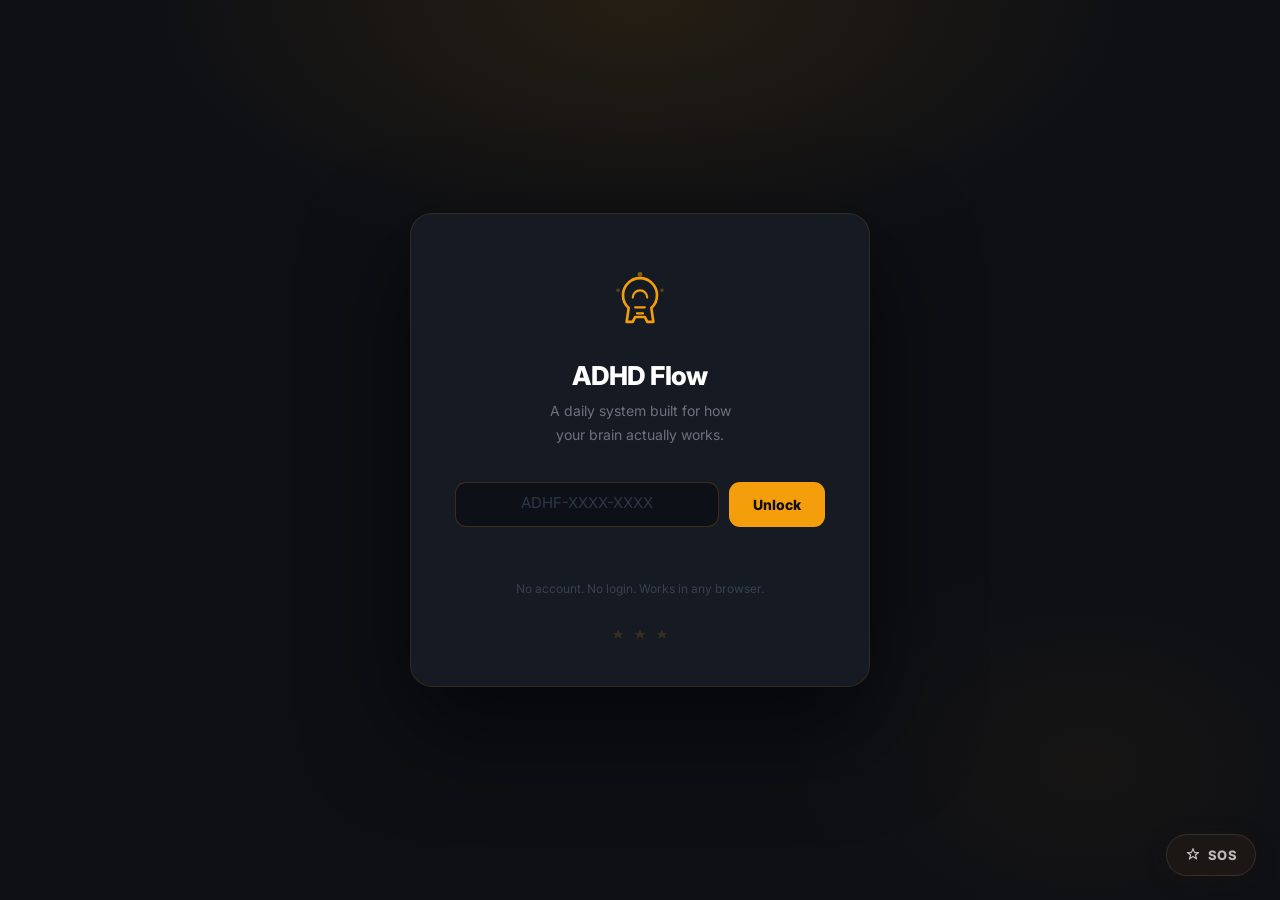
==== index.html @ 2c4fe303 "Initial release: ADHD Flow — Daily Brain System Browser-based ADHD productivity tool with access-cod" ====
<!DOCTYPE html>
<html lang="en">
<head>
  <meta charset="UTF-8">
  <meta name="viewport" content="width=device-width, initial-scale=1.0">
  <title>ADHD Flow — Daily Brain System</title>
  <link rel="preconnect" href="https://fonts.googleapis.com">
  <link rel="preconnect" href="https://fonts.gstatic.com" crossorigin>
  <link href="https://fonts.googleapis.com/css2?family=Inter:wght@400;500;600;700;800&display=swap" rel="stylesheet">
  <link rel="stylesheet" href="style.css">
</head>
<body>

<!-- ═══════════════════════════════════════
     GATE
═══════════════════════════════════════ -->
<div id="gate" class="gate">
  <div class="gate__card">

    <div class="gate__icon">
      <svg viewBox="0 0 56 56" fill="none" xmlns="http://www.w3.org/2000/svg">
        <path d="M28 10C20.3 10 14 16.3 14 24c0 4.2 1.8 7.9 4.7 10.5L17 46h5l2-4h8l2 4h5l-1.7-11.5C40.2 31.9 42 28.2 42 24c0-7.7-6.3-14-14-14z" stroke="currentColor" stroke-width="2.2" stroke-linejoin="round"/>
        <path d="M22 26c0-3.3 2.7-6 6-6s6 2.7 6 6" stroke="currentColor" stroke-width="1.8" stroke-linecap="round"/>
        <path d="M24 34h8M25.5 39h5" stroke="currentColor" stroke-width="1.8" stroke-linecap="round"/>
        <circle cx="28" cy="7" r="2" fill="currentColor" opacity="0.5"/>
        <circle cx="10" cy="20" r="1.5" fill="currentColor" opacity="0.3"/>
        <circle cx="46" cy="20" r="1.5" fill="currentColor" opacity="0.3"/>
      </svg>
    </div>

    <h1 class="gate__title">ADHD Flow</h1>
    <p class="gate__subtitle">A daily system built for how<br>your brain actually works.</p>

    <div class="gate__form">
      <input id="code-input" class="gate__input" type="text" placeholder="ADHF-XXXX-XXXX" maxlength="14" autocomplete="off" spellcheck="false">
      <button id="unlock-btn" class="gate__btn">Unlock</button>
    </div>
    <p id="gate-error" class="gate__error"></p>

    <p class="gate__note">No account. No login. Works in any browser.</p>

    <div class="gate__dots">
      <svg viewBox="0 0 20 20" fill="currentColor"><path d="M10 2l2.4 5h5.3l-4.3 3.1 1.7 5.1L10 12.3l-5.1 2.9 1.7-5.1L2.3 7h5.3z"/></svg>
      <svg viewBox="0 0 20 20" fill="currentColor"><path d="M10 2l2.4 5h5.3l-4.3 3.1 1.7 5.1L10 12.3l-5.1 2.9 1.7-5.1L2.3 7h5.3z"/></svg>
      <svg viewBox="0 0 20 20" fill="currentColor"><path d="M10 2l2.4 5h5.3l-4.3 3.1 1.7 5.1L10 12.3l-5.1 2.9 1.7-5.1L2.3 7h5.3z"/></svg>
    </div>

  </div>
</div>

<!-- ═══════════════════════════════════════
     APP
═══════════════════════════════════════ -->
<div id="app" class="app hidden">

  <!-- ── TOPBAR ── -->
  <header class="topbar">
    <div class="topbar__left">
      <svg class="topbar__logo" viewBox="0 0 24 24" fill="none">
        <path d="M12 4C9 4 6.5 6.5 6.5 9.5c0 1.8.8 3.4 2 4.5L7.5 20h3l1-2h3l1 2h3l-1-6c1.2-1.1 2-2.7 2-4.5C19.5 6.5 17 4 12 4z" stroke="currentColor" stroke-width="1.6" stroke-linejoin="round"/>
        <path d="M10 11c0-1.1.9-2 2-2s2 .9 2 2" stroke="currentColor" stroke-width="1.4" stroke-linecap="round"/>
      </svg>
      <span class="topbar__brand">ADHD Flow</span>
      <span class="topbar__date" id="topbar-date"></span>
    </div>

    <div class="topbar__center">
      <button id="state-pill" class="state-pill">
        <span id="state-pill-emoji" class="state-pill__emoji"></span>
        <span id="state-pill-name" class="state-pill__name">Set brain state</span>
        <svg class="state-pill__chevron" viewBox="0 0 16 16" fill="none">
          <path d="M4 6l4 4 4-4" stroke="currentColor" stroke-width="1.5" stroke-linecap="round" stroke-linejoin="round"/>
        </svg>
      </button>
    </div>

    <div class="topbar__right">
      <span class="topbar__wins" id="topbar-wins"></span>
      <button id="newday-btn" class="btn-newday" title="Start a new day">
        <svg width="13" height="13" viewBox="0 0 16 16" fill="none">
          <path d="M8 2v2M8 12v2M2 8h2M12 8h2M4.1 4.1l1.4 1.4M10.5 10.5l1.4 1.4M4.1 11.9l1.4-1.4M10.5 5.5l1.4-1.4" stroke="currentColor" stroke-width="1.5" stroke-linecap="round"/>
        </svg>
        New Day
      </button>
    </div>
  </header>

  <!-- ── MAIN ── -->
  <main class="main-layout">

    <!-- Left: Today -->
    <div class="col-today">

      <!-- Brain State Card -->
      <div class="state-card" id="state-card">
        <div class="state-card__empty" id="state-card-empty">
          <p>How's your brain today?</p>
          <button id="set-state-btn" class="btn-set-state">Set Brain State</button>
        </div>
        <div class="state-card__content hidden" id="state-card-content">
          <div class="state-card__top">
            <span class="state-card__emoji" id="sc-emoji"></span>
            <div class="state-card__info">
              <div class="state-card__name" id="sc-name"></div>
              <div class="state-card__tagline" id="sc-tagline"></div>
            </div>
            <button class="state-card__change" id="sc-change-btn" title="Change brain state">
              <svg width="14" height="14" viewBox="0 0 16 16" fill="none">
                <path d="M2 8a6 6 0 1 0 6-6" stroke="currentColor" stroke-width="1.5" stroke-linecap="round"/>
                <path d="M2 4v4h4" stroke="currentColor" stroke-width="1.5" stroke-linecap="round" stroke-linejoin="round"/>
              </svg>
            </button>
          </div>
          <ul class="state-card__tips" id="sc-tips"></ul>
          <p class="state-card__hint" id="sc-hint"></p>
        </div>
      </div>

      <!-- Today's 3 -->
      <div class="today-panel">
        <div class="today-panel__header">
          <div class="today-panel__title-row">
            <h2 class="today-panel__title">Today's 3</h2>
            <span class="today-panel__sub">Max 3 tasks — the rule is the feature</span>
          </div>
          <span class="today-count" id="today-count">0 / 3</span>
        </div>
        <div class="today-slots" id="today-slots">
          <!-- rendered by JS -->
        </div>
      </div>

      <!-- Focus Timer -->
      <div class="timer-panel">
        <div class="timer-panel__header">
          <h2 class="timer-panel__title">Focus Block</h2>
          <div class="timer-durations" id="timer-durations">
            <button class="dur-btn active" data-min="15">15 min</button>
            <button class="dur-btn" data-min="25">25 min</button>
            <button class="dur-btn" data-min="45">45 min</button>
          </div>
        </div>
        <div class="timer-display">
          <svg class="timer-ring" viewBox="0 0 120 120">
            <circle class="timer-ring__bg" cx="60" cy="60" r="52"/>
            <circle class="timer-ring__progress" id="timer-progress" cx="60" cy="60" r="52"/>
          </svg>
          <div class="timer-inner">
            <div class="timer-time" id="timer-time">15:00</div>
            <div class="timer-label" id="timer-label">ready</div>
          </div>
        </div>
        <div class="timer-controls">
          <button id="timer-start" class="timer-btn timer-btn--start">
            <svg width="14" height="14" viewBox="0 0 16 16" fill="none" id="timer-start-icon">
              <path d="M5 3l8 5-8 5V3z" fill="currentColor"/>
            </svg>
            <span id="timer-start-text">Start</span>
          </button>
          <button id="timer-reset" class="timer-btn timer-btn--reset">
            <svg width="14" height="14" viewBox="0 0 16 16" fill="none">
              <path d="M2 8a6 6 0 1 0 6-6" stroke="currentColor" stroke-width="1.6" stroke-linecap="round"/>
              <path d="M2 4v4h4" stroke="currentColor" stroke-width="1.6" stroke-linecap="round" stroke-linejoin="round"/>
            </svg>
            Reset
          </button>
        </div>
        <p class="timer-status" id="timer-status">Pick a duration and start your focus block.</p>
      </div>

    </div>

    <!-- Right: Queue -->
    <div class="col-queue">
      <div class="queue-panel">
        <div class="queue-panel__header">
          <h2 class="queue-panel__title">Task Queue</h2>
          <button id="add-task-btn" class="btn-add-task">
            <svg width="12" height="12" viewBox="0 0 14 14" fill="none">
              <path d="M7 1v12M1 7h12" stroke="currentColor" stroke-width="2" stroke-linecap="round"/>
            </svg>
            Add Task
          </button>
        </div>
        <div class="queue-list" id="queue-list">
          <!-- rendered by JS -->
        </div>
        <div class="queue-empty" id="queue-empty" style="display:none">
          <div class="queue-empty__icon">
            <svg width="32" height="32" viewBox="0 0 32 32" fill="none">
              <circle cx="16" cy="16" r="12" stroke="currentColor" stroke-width="1.5" opacity="0.3"/>
              <path d="M11 16l3.5 3.5 6.5-7" stroke="currentColor" stroke-width="2" stroke-linecap="round" stroke-linejoin="round"/>
            </svg>
          </div>
          <p>Queue is clear!</p>
          <button class="btn-add-inline" id="add-task-inline">+ Add a task</button>
        </div>
      </div>

      <!-- Energy Guide -->
      <div class="energy-guide">
        <div class="energy-guide__title">Energy Guide</div>
        <div class="energy-guide__row">
          <span class="edot edot--high"></span>
          <span class="energy-guide__label">High — Needs real focus</span>
        </div>
        <div class="energy-guide__row">
          <span class="edot edot--medium"></span>
          <span class="energy-guide__label">Medium — Moderate effort</span>
        </div>
        <div class="energy-guide__row">
          <span class="edot edot--low"></span>
          <span class="energy-guide__label">Low — Can do half-awake</span>
        </div>
      </div>
    </div>

  </main>
</div>

<!-- SOS Button -->
<button id="sos-btn" class="sos-btn" title="Overwhelmed? Click here.">
  <svg width="16" height="16" viewBox="0 0 20 20" fill="none">
    <path d="M10 2l2 5h5l-4 3 1.5 5L10 12l-4.5 3 1.5-5-4-3h5z" stroke="currentColor" stroke-width="1.5" stroke-linejoin="round"/>
  </svg>
  <span>SOS</span>
</button>

<!-- ═══════════════════════════════════════
     MODALS
═══════════════════════════════════════ -->

<!-- Brain State Selector -->
<div id="modal-brainstate" class="modal-overlay hidden">
  <div class="modal-box modal-brainstate">
    <div class="modal-title-wrap">
      <h2 class="modal-title">How's your brain right now?</h2>
      <p class="modal-sub">Pick the state that feels most true. No wrong answer — you can change it anytime.</p>
    </div>
    <div class="modal-body">
      <div class="state-grid" id="state-grid">
        <!-- rendered by JS -->
      </div>
      <button id="modal-state-skip" class="btn-skip">Skip for now</button>
    </div>
  </div>
</div>

<!-- SOS Modal -->
<div id="modal-sos" class="modal-overlay hidden">
  <div class="modal-box modal-sos">
    <div class="sos-top">
      <div class="sos-icon-wrap">⚡</div>
      <h2>Hey. Stop for a second.</h2>
    </div>
    <p class="sos-message">What you're feeling right now is <strong>not failure</strong>.<br>Your brain got overwhelmed. That's expected and normal.</p>
    <div class="sos-steps">
      <div class="sos-step">
        <span class="sos-step__num">1</span>
        <div>
          <strong>Breathe</strong>
          <p>Take 3 slow breaths. In for 4, out for 6.</p>
        </div>
      </div>
      <div class="sos-step">
        <span class="sos-step__num">2</span>
        <div>
          <strong>Find the smallest thing</strong>
          <p>Look at your tasks. What's the tiniest one? That's your next step.</p>
        </div>
      </div>
      <div class="sos-step">
        <span class="sos-step__num">3</span>
        <div>
          <strong>Set 15 minutes</strong>
          <p>Start the Focus Block timer. Just 15 minutes. You only need to start.</p>
        </div>
      </div>
    </div>
    <div class="sos-wins" id="sos-wins"></div>
    <div class="sos-actions">
      <button id="sos-ready" class="btn-primary">I'm ready to try</button>
      <button id="sos-close" class="btn-ghost">Close</button>
    </div>
  </div>
</div>

<!-- Add Task Modal -->
<div id="modal-addtask" class="modal-overlay hidden">
  <div class="modal-box modal-addtask">
    <div class="modal-title-wrap">
      <h2 class="modal-title">Add a task</h2>
    </div>
    <div class="modal-body">
      <div class="addtask-form">
        <input id="task-input" class="task-input" type="text" placeholder="What needs to get done?" maxlength="80" autocomplete="off">
        <div class="form-row">
          <label class="form-label">Energy needed</label>
          <div class="energy-opts" id="energy-opts">
            <button class="eopt" data-energy="low">
              <span class="edot edot--low"></span> Low
            </button>
            <button class="eopt active" data-energy="medium">
              <span class="edot edot--medium"></span> Medium
            </button>
            <button class="eopt" data-energy="high">
              <span class="edot edot--high"></span> High
            </button>
          </div>
        </div>
        <div class="form-row">
          <label class="form-label">Add to</label>
          <div class="where-opts" id="where-opts">
            <button class="wopt active" data-where="queue">Queue</button>
            <button class="wopt" data-where="today" id="where-today-btn">Today's 3</button>
          </div>
        </div>
      </div>
      <div class="modal-actions">
        <button id="task-confirm" class="btn-primary">Add Task</button>
        <button id="task-cancel" class="btn-ghost">Cancel</button>
      </div>
    </div>
  </div>
</div>

<!-- Day Summary Modal -->
<div id="modal-daysummary" class="modal-overlay hidden">
  <div class="modal-box modal-summary">
    <div class="modal-title-wrap">
      <h2 class="modal-title" id="summary-title">New day, fresh start.</h2>
    </div>
    <div class="summary-sun">🌅</div>
    <p class="summary-message" id="summary-message"></p>
    <div class="summary-stats" id="summary-stats"></div>
    <p class="summary-note">Unfinished tasks have been moved back to your queue — nothing was deleted.</p>
    <div class="summary-action">
      <button id="summary-go" class="btn-primary">Let's go</button>
    </div>
  </div>
</div>

<script src="codes.js"></script>
<script src="app.js"></script>
</body>
</html>
---- style.css ----
/* ADHD Flow — Daily Brain System */
/* Dark headers · Light content · Premium feel */

*, *::before, *::after { box-sizing: border-box; margin: 0; padding: 0; }

html, body {
  height: 100%;
  font-family: 'Inter', system-ui, -apple-system, sans-serif;
  font-size: 14px;
  background: #f7f3ee;
  color: #1c1714;
  -webkit-font-smoothing: antialiased;
  -moz-osx-font-smoothing: grayscale;
}

.hidden { display: none !important; }

/* ═══════════════════════════════════════
   GATE
═══════════════════════════════════════ */
.gate {
  min-height: 100vh;
  background: #0d0f14;
  background-image:
    radial-gradient(ellipse 70% 50% at 50% 0%, rgba(245,158,11,0.1) 0%, transparent 60%),
    radial-gradient(ellipse 40% 40% at 85% 85%, rgba(245,158,11,0.04) 0%, transparent 60%);
  display: flex;
  align-items: center;
  justify-content: center;
  padding: 24px;
}

.gate__card {
  background: #161a22;
  border: 1px solid rgba(245,158,11,0.12);
  border-radius: 22px;
  padding: 52px 44px 44px;
  width: 100%;
  max-width: 460px;
  text-align: center;
  box-shadow: 0 40px 100px rgba(0,0,0,0.6);
}

.gate__icon   { width: 68px; height: 68px; margin: 0 auto 26px; color: #f59e0b; }
.gate__title  { font-size: 26px; font-weight: 800; color: #fff; letter-spacing: -0.6px; margin-bottom: 8px; }
.gate__subtitle { font-size: 14px; color: #6b7280; line-height: 1.65; margin-bottom: 36px; }

.gate__form { display: flex; gap: 10px; margin-bottom: 10px; }

.gate__input {
  flex: 1;
  background: #0d1117;
  border: 1.5px solid rgba(245,158,11,0.2);
  border-radius: 11px;
  padding: 13px 16px;
  font-family: 'Courier New', monospace;
  font-size: 15px;
  font-weight: 700;
  color: #fff;
  letter-spacing: 2px;
  text-align: center;
  text-transform: uppercase;
  outline: none;
  transition: border-color 0.15s;
}
.gate__input::placeholder { color: #2d3748; text-transform: none; letter-spacing: 0; font-family: 'Inter', sans-serif; font-weight: 400; }
.gate__input:focus { border-color: #f59e0b; }
.gate__input.error { border-color: #ef4444; }

.gate__btn {
  background: #f59e0b;
  color: #0d0f14;
  border: none;
  border-radius: 11px;
  padding: 13px 24px;
  font-size: 14px;
  font-weight: 800;
  cursor: pointer;
  font-family: inherit;
  transition: background 0.15s, transform 0.1s;
}
.gate__btn:hover  { background: #d97706; }
.gate__btn:active { transform: scale(0.97); }

.gate__error { font-size: 12px; color: #fca5a5; min-height: 16px; margin-top: 4px; }
.gate__note  { font-size: 12px; color: #374151; margin-top: 28px; }

.gate__dots { display: flex; justify-content: center; gap: 8px; margin-top: 32px; opacity: 0.14; }
.gate__dots svg { width: 14px; height: 14px; color: #f59e0b; }

/* ═══════════════════════════════════════
   APP SHELL
═══════════════════════════════════════ */
.app {
  display: flex;
  flex-direction: column;
  min-height: 100vh;
  background: #f7f3ee;
}

/* ── TOPBAR — dark ── */
.topbar {
  background: #1c1714;
  border-bottom: 1px solid rgba(255,255,255,0.05);
  height: 58px;
  display: flex;
  align-items: center;
  justify-content: space-between;
  padding: 0 20px;
  flex-shrink: 0;
  position: sticky;
  top: 0;
  z-index: 100;
  box-shadow: 0 2px 12px rgba(0,0,0,0.25);
  gap: 12px;
}

.topbar__left { display: flex; align-items: center; gap: 9px; min-width: 0; flex-shrink: 0; }
.topbar__logo { width: 24px; height: 24px; color: #f59e0b; flex-shrink: 0; }
.topbar__brand { font-size: 15px; font-weight: 800; color: #fff; letter-spacing: -0.4px; white-space: nowrap; }
.topbar__date { font-size: 12px; color: rgba(255,255,255,0.3); font-weight: 500; white-space: nowrap; }
.topbar__date:not(:empty)::before { content: '·'; margin-right: 6px; color: rgba(255,255,255,0.15); }

.topbar__center { flex: 1; display: flex; justify-content: center; min-width: 0; }

.state-pill {
  display: inline-flex;
  align-items: center;
  gap: 6px;
  background: rgba(255,255,255,0.07);
  border: 1.5px solid rgba(255,255,255,0.12);
  border-radius: 20px;
  padding: 6px 12px 6px 10px;
  cursor: pointer;
  font-family: inherit;
  font-size: 13px;
  font-weight: 600;
  color: rgba(255,255,255,0.7);
  transition: background 0.15s, border-color 0.15s;
  white-space: nowrap;
  max-width: 200px;
}
.state-pill:hover { background: rgba(255,255,255,0.11); border-color: rgba(255,255,255,0.2); }
.state-pill__emoji  { font-size: 15px; line-height: 1; }
.state-pill__name   { overflow: hidden; text-overflow: ellipsis; white-space: nowrap; }
.state-pill__chevron { width: 14px; height: 14px; color: rgba(255,255,255,0.25); flex-shrink: 0; }

.topbar__right { display: flex; align-items: center; gap: 12px; flex-shrink: 0; min-width: 0; }
.topbar__wins  { font-size: 12px; color: rgba(255,255,255,0.3); white-space: nowrap; font-weight: 500; }

.btn-newday {
  display: flex;
  align-items: center;
  gap: 6px;
  background: transparent;
  border: 1.5px solid rgba(255,255,255,0.15);
  border-radius: 8px;
  padding: 7px 13px;
  font-size: 12px;
  font-weight: 700;
  color: rgba(255,255,255,0.45);
  cursor: pointer;
  font-family: inherit;
  white-space: nowrap;
  transition: all 0.15s;
}
.btn-newday:hover { background: rgba(255,255,255,0.07); border-color: rgba(255,255,255,0.25); color: rgba(255,255,255,0.7); }

/* ── MAIN LAYOUT ── */
.main-layout {
  flex: 1;
  display: grid;
  grid-template-columns: 1fr 360px;
  gap: 20px;
  max-width: 1080px;
  width: 100%;
  margin: 0 auto;
  padding: 24px 20px 48px;
  align-items: start;
}

.col-today { display: flex; flex-direction: column; gap: 16px; min-width: 0; }
.col-queue { display: flex; flex-direction: column; gap: 12px; min-width: 0; }

/* ═══════════════════════════════════════
   CARD PATTERN: dark header + white body
═══════════════════════════════════════ */
.state-card,
.today-panel,
.timer-panel,
.queue-panel {
  background: #fff;
  border-radius: 16px;
  border: 1px solid #e8e0d8;
  overflow: hidden;
  box-shadow: 0 2px 12px rgba(28,23,20,0.08);
}

/* ── CARD HEADER — dark ── */
.state-card__top,
.today-panel__header,
.timer-panel__header,
.queue-panel__header {
  background: #1c1714;
  padding: 16px 20px;
  display: flex;
  align-items: center;
  justify-content: space-between;
  gap: 12px;
}

/* ═══════════════════════════════════════
   STATE CARD
═══════════════════════════════════════ */
.state-card__empty {
  padding: 28px 20px;
  text-align: center;
  color: #9c8f85;
  font-size: 14px;
}
.state-card__empty p { margin-bottom: 14px; }

.btn-set-state {
  background: #f7f3ee;
  border: 1.5px solid #ddd5ca;
  border-radius: 9px;
  padding: 9px 20px;
  font-size: 13px;
  font-weight: 700;
  color: #4a3f38;
  cursor: pointer;
  font-family: inherit;
  transition: background 0.15s, border-color 0.15s;
}
.btn-set-state:hover { background: #efe9e2; }

.state-card__top { border-bottom: none; }
.state-card__emoji { font-size: 26px; line-height: 1; flex-shrink: 0; }
.state-card__info  { flex: 1; min-width: 0; }
.state-card__name    { font-size: 16px; font-weight: 800; color: #fff; letter-spacing: -0.3px; }
.state-card__tagline { font-size: 12px; color: rgba(255,255,255,0.45); margin-top: 2px; }

.state-card__change {
  background: transparent;
  border: 1.5px solid rgba(255,255,255,0.15);
  border-radius: 7px;
  width: 30px;
  height: 30px;
  display: flex;
  align-items: center;
  justify-content: center;
  cursor: pointer;
  color: rgba(255,255,255,0.4);
  flex-shrink: 0;
  transition: border-color 0.15s, color 0.15s;
}
.state-card__change:hover { border-color: #f59e0b; color: #f59e0b; }

.state-card__tips {
  list-style: none;
  padding: 16px 20px 6px;
  display: flex;
  flex-direction: column;
  gap: 9px;
}
.state-card__tips li {
  font-size: 13px;
  color: #5a4f48;
  line-height: 1.5;
  display: flex;
  align-items: flex-start;
  gap: 8px;
}
.state-card__tips li::before { content: '→'; color: #e07b39; font-weight: 700; flex-shrink: 0; margin-top: 0.5px; }

.state-card__hint { padding: 8px 20px 18px; font-size: 12px; font-weight: 600; color: #9c8f85; font-style: italic; }

/* ═══════════════════════════════════════
   TODAY'S 3
═══════════════════════════════════════ */
.today-panel__title-row {}
.today-panel__title { font-size: 15px; font-weight: 800; color: #fff; letter-spacing: -0.3px; }
.today-panel__sub   { font-size: 11px; color: rgba(255,255,255,0.35); display: block; margin-top: 2px; }
.today-count        { font-size: 13px; font-weight: 700; color: rgba(255,255,255,0.4); flex-shrink: 0; }
.today-count.all-done { color: #4ade80; }

.today-slots { padding: 12px 16px 16px; display: flex; flex-direction: column; gap: 10px; }

/* Task slot */
.task-slot {
  border-radius: 12px;
  border: 1.5px solid #ede7df;
  background: #faf8f6;
  transition: border-color 0.15s, background 0.15s, opacity 0.2s;
}
.task-slot.filled { background: #fff; border-color: #e5ddd5; }
.task-slot.filled:hover { border-color: #c8bfb6; }
.task-slot.done   { background: #f9fcf8; border-color: #d1f0d5; opacity: 0.7; }

/* Empty slot */
.task-slot__empty {
  display: flex;
  align-items: center;
  gap: 12px;
  padding: 12px 14px;
  cursor: pointer;
}
.task-slot__plus {
  width: 28px;
  height: 28px;
  border-radius: 50%;
  border: 1.5px dashed #ddd5ca;
  display: flex;
  align-items: center;
  justify-content: center;
  color: #c8bfb6;
  flex-shrink: 0;
  font-size: 18px;
  line-height: 1;
  font-weight: 300;
  transition: color 0.15s, border-color 0.15s;
}
.task-slot__empty:hover .task-slot__plus { border-color: #e07b39; color: #e07b39; }
.task-slot__empty-text { font-size: 13px; color: #c8bfb6; }

/* Filled slot */
.task-slot__row { display: flex; align-items: center; gap: 10px; padding: 11px 14px; }

.task-check {
  width: 24px;
  height: 24px;
  border-radius: 50%;
  border: 2px solid #ddd5ca;
  background: transparent;
  cursor: pointer;
  display: flex;
  align-items: center;
  justify-content: center;
  flex-shrink: 0;
  transition: border-color 0.15s, background 0.15s;
}
.task-check:hover { border-color: #16a34a; }
.task-slot.done .task-check { background: #16a34a; border-color: #16a34a; }
.task-check svg { display: none; }
.task-slot.done .task-check svg { display: block; }

.task-text { flex: 1; font-size: 14px; font-weight: 500; color: #1c1714; line-height: 1.45; word-break: break-word; min-width: 0; }
.task-slot.done .task-text { text-decoration: line-through; color: #9c8f85; }

.task-energy { display: flex; align-items: center; gap: 4px; font-size: 11px; font-weight: 600; color: #9c8f85; white-space: nowrap; flex-shrink: 0; }

.edot { display: inline-block; width: 8px; height: 8px; border-radius: 50%; flex-shrink: 0; }
.edot--high   { background: #ef4444; }
.edot--medium { background: #f59e0b; }
.edot--low    { background: #22c55e; }

.task-remove {
  background: transparent;
  border: none;
  color: #c8bfb6;
  cursor: pointer;
  width: 24px;
  height: 24px;
  display: flex;
  align-items: center;
  justify-content: center;
  border-radius: 5px;
  flex-shrink: 0;
  padding: 0;
  transition: color 0.15s, background 0.15s;
}
.task-remove:hover { color: #9c8f85; background: #f0e9e1; }

/* ═══════════════════════════════════════
   FOCUS TIMER
═══════════════════════════════════════ */
.timer-panel__header { flex-wrap: wrap; }
.timer-panel__title  { font-size: 15px; font-weight: 800; color: #fff; letter-spacing: -0.3px; }

.timer-durations { display: flex; gap: 5px; }
.dur-btn {
  background: rgba(255,255,255,0.07);
  border: 1.5px solid rgba(255,255,255,0.15);
  border-radius: 20px;
  padding: 5px 12px;
  font-size: 12px;
  font-weight: 600;
  color: rgba(255,255,255,0.5);
  cursor: pointer;
  font-family: inherit;
  transition: all 0.15s;
  white-space: nowrap;
}
.dur-btn:hover  { border-color: #f59e0b; color: #f59e0b; }
.dur-btn.active { background: #e07b39; border-color: #e07b39; color: #fff; font-weight: 800; }

/* Timer ring — white background area */
.timer-display {
  position: relative;
  width: 140px;
  height: 140px;
  margin: 20px auto 18px;
}
.timer-ring { width: 140px; height: 140px; transform: rotate(-90deg); }
.timer-ring__bg       { fill: none; stroke: #f0e9e1; stroke-width: 7; }
.timer-ring__progress {
  fill: none;
  stroke: #e07b39;
  stroke-width: 7;
  stroke-linecap: round;
  stroke-dasharray: 326.73 326.73;
  stroke-dashoffset: 0;
  transition: stroke-dashoffset 0.5s linear, stroke 0.3s;
}
.timer-ring__progress.done-ring { stroke: #16a34a; }

.timer-inner {
  position: absolute;
  top: 50%;
  left: 50%;
  transform: translate(-50%, -50%);
  text-align: center;
}
.timer-time  { font-size: 26px; font-weight: 800; color: #1c1714; letter-spacing: -1px; line-height: 1; }
.timer-label { font-size: 11px; color: #9c8f85; font-weight: 600; text-transform: uppercase; letter-spacing: 0.5px; margin-top: 3px; }

.timer-controls {
  display: flex;
  gap: 8px;
  justify-content: center;
  padding: 0 20px 14px;
}
.timer-btn {
  display: flex;
  align-items: center;
  gap: 6px;
  border: none;
  border-radius: 10px;
  padding: 10px 22px;
  font-size: 13px;
  font-weight: 700;
  cursor: pointer;
  font-family: inherit;
  transition: background 0.15s, transform 0.1s;
}
.timer-btn:active { transform: scale(0.97); }
.timer-btn--start {
  background: #1c1714;
  color: #fff;
  box-shadow: 0 2px 8px rgba(28,23,20,0.2);
}
.timer-btn--start:hover { background: #2d2420; }
.timer-btn--start.running { background: #4a3f38; }
.timer-btn--reset {
  background: #f7f3ee;
  color: #6b5e55;
  border: 1.5px solid #ddd5ca;
}
.timer-btn--reset:hover { background: #efe9e2; }

.timer-status {
  text-align: center;
  font-size: 12px;
  color: #9c8f85;
  line-height: 1.5;
  min-height: 18px;
  padding: 0 20px 20px;
}
.timer-status.complete { color: #16a34a; font-weight: 600; }

/* ═══════════════════════════════════════
   QUEUE PANEL
═══════════════════════════════════════ */
.queue-panel__title { font-size: 15px; font-weight: 800; color: #fff; letter-spacing: -0.3px; }

.btn-add-task {
  display: flex;
  align-items: center;
  gap: 5px;
  background: #e07b39;
  color: #fff;
  border: none;
  border-radius: 8px;
  padding: 7px 13px;
  font-size: 12px;
  font-weight: 800;
  cursor: pointer;
  font-family: inherit;
  white-space: nowrap;
  box-shadow: 0 2px 6px rgba(224,123,57,0.3);
  transition: background 0.15s, transform 0.1s;
}
.btn-add-task:hover  { background: #c86a28; }
.btn-add-task:active { transform: scale(0.97); }

.queue-list {
  padding: 10px 12px 12px;
  display: flex;
  flex-direction: column;
  gap: 7px;
  max-height: 380px;
  overflow-y: auto;
}

/* Queue item */
.queue-item {
  display: flex;
  align-items: center;
  gap: 8px;
  padding: 10px 12px;
  background: #faf8f6;
  border: 1.5px solid #ede7df;
  border-radius: 10px;
  transition: border-color 0.15s, background 0.15s;
}
.queue-item:hover { background: #fff; border-color: #ddd5ca; }
.queue-item.done-q { opacity: 0.5; }
.queue-item__text { flex: 1; font-size: 13px; font-weight: 500; color: #1c1714; line-height: 1.4; word-break: break-word; min-width: 0; }
.queue-item.done-q .queue-item__text { text-decoration: line-through; color: #9c8f85; }

.btn-promote {
  background: #f7f3ee;
  border: 1.5px solid #ddd5ca;
  border-radius: 7px;
  padding: 4px 9px;
  font-size: 11px;
  font-weight: 700;
  color: #6b5e55;
  cursor: pointer;
  font-family: inherit;
  white-space: nowrap;
  flex-shrink: 0;
  transition: all 0.15s;
}
.btn-promote:hover { background: #e07b39; border-color: #e07b39; color: #fff; }

.btn-queue-remove {
  background: transparent;
  border: none;
  color: #c8bfb6;
  cursor: pointer;
  width: 22px;
  height: 22px;
  display: flex;
  align-items: center;
  justify-content: center;
  border-radius: 4px;
  flex-shrink: 0;
  padding: 0;
  transition: color 0.15s, background 0.15s;
}
.btn-queue-remove:hover { color: #ef4444; background: #fff5f5; }

/* Queue empty */
.queue-empty { padding: 32px 20px; text-align: center; color: #9c8f85; }
.queue-empty__icon { margin: 0 auto 12px; color: #c8bfb6; width: 40px; }
.queue-empty p { font-size: 13px; margin-bottom: 14px; }

.btn-add-inline {
  background: transparent;
  border: 1.5px dashed #c8bfb6;
  border-radius: 8px;
  padding: 8px 18px;
  font-size: 13px;
  font-weight: 600;
  color: #9c8f85;
  cursor: pointer;
  font-family: inherit;
  transition: all 0.15s;
}
.btn-add-inline:hover { border-color: #e07b39; color: #e07b39; }

/* ── Energy Guide ── */
.energy-guide {
  background: #fff;
  border-radius: 14px;
  border: 1px solid #e8e0d8;
  padding: 14px 16px;
  box-shadow: 0 1px 4px rgba(28,23,20,0.05);
}
.energy-guide__title { font-size: 11px; font-weight: 700; color: #9c8f85; text-transform: uppercase; letter-spacing: 0.8px; margin-bottom: 10px; }
.energy-guide__row   { display: flex; align-items: center; gap: 8px; margin-bottom: 7px; }
.energy-guide__row:last-child { margin-bottom: 0; }
.energy-guide__label { font-size: 12px; color: #6b5e55; }

/* ═══════════════════════════════════════
   SOS BUTTON
═══════════════════════════════════════ */
.sos-btn {
  position: fixed;
  bottom: 24px;
  right: 24px;
  display: flex;
  align-items: center;
  gap: 7px;
  background: #1c1714;
  color: rgba(255,255,255,0.7);
  border: 1.5px solid rgba(255,255,255,0.1);
  border-radius: 50px;
  padding: 12px 18px;
  font-size: 13px;
  font-weight: 800;
  cursor: pointer;
  font-family: inherit;
  letter-spacing: 0.3px;
  box-shadow: 0 4px 20px rgba(28,23,20,0.35);
  z-index: 90;
  transition: all 0.15s;
}
.sos-btn:hover {
  background: #ef4444;
  border-color: #ef4444;
  color: #fff;
  transform: scale(1.04);
  box-shadow: 0 6px 24px rgba(239,68,68,0.4);
}
.sos-btn:active { transform: scale(0.97); }

/* ═══════════════════════════════════════
   MODALS
═══════════════════════════════════════ */
.modal-overlay {
  position: fixed;
  inset: 0;
  background: rgba(12,10,8,0.65);
  backdrop-filter: blur(3px);
  -webkit-backdrop-filter: blur(3px);
  display: flex;
  align-items: center;
  justify-content: center;
  z-index: 200;
  padding: 20px;
  animation: fade-in 0.15s ease;
}
@keyframes fade-in { from { opacity: 0; } to { opacity: 1; } }

.modal-box {
  background: #fff;
  border-radius: 20px;
  padding: 0;
  width: 100%;
  box-shadow: 0 20px 60px rgba(12,10,8,0.35);
  animation: slide-up 0.2s ease;
  max-height: 90vh;
  overflow: hidden;
  overflow-y: auto;
}
@keyframes slide-up {
  from { transform: translateY(12px); opacity: 0; }
  to   { transform: translateY(0);    opacity: 1; }
}

/* Modal title — always white (sits in dark title-wrap or dark sos modal) */
.modal-title {
  font-size: 18px;
  font-weight: 800;
  color: #fff;
  letter-spacing: -0.3px;
}

/* Brain state + add task modals: dark header, white body */
.modal-brainstate,
.modal-addtask,
.modal-summary {
  max-width: 520px;
  background: #fff;
  border-radius: 20px;
  overflow: hidden;
}

.modal-brainstate .modal-title-wrap,
.modal-addtask .modal-title-wrap,
.modal-summary .modal-title-wrap {
  background: #1c1714;
  padding: 22px 28px 18px;
}
.modal-title { font-size: 18px; font-weight: 800; color: #fff; letter-spacing: -0.3px; margin-bottom: 4px; }
.modal-sub   { font-size: 13px; color: rgba(255,255,255,0.4); line-height: 1.55; }

.modal-body { padding: 24px 28px; }

/* Brain State Grid */
.state-grid {
  display: grid;
  grid-template-columns: 1fr 1fr;
  gap: 10px;
  margin-bottom: 16px;
}
.state-card-option {
  border: 2px solid #ede7df;
  border-radius: 14px;
  padding: 16px 14px;
  cursor: pointer;
  background: #faf8f6;
  transition: all 0.15s;
  text-align: left;
  font-family: inherit;
}
.state-card-option:hover {
  border-color: var(--sc-color, #e07b39);
  background: var(--sc-bg, #fdf6f0);
  transform: translateY(-1px);
  box-shadow: 0 4px 16px rgba(28,23,20,0.1);
}
.state-card-option.selected {
  border-color: var(--sc-color, #e07b39);
  background: var(--sc-bg, #fdf6f0);
}
.sc-opt__emoji   { font-size: 24px; display: block; margin-bottom: 7px; line-height: 1; }
.sc-opt__name    { font-size: 13px; font-weight: 800; color: #1c1714; margin-bottom: 2px; }
.sc-opt__tagline { font-size: 11px; color: #7a6d65; line-height: 1.4; }

.btn-skip {
  width: 100%;
  background: transparent;
  border: none;
  font-size: 13px;
  color: #9c8f85;
  cursor: pointer;
  font-family: inherit;
  padding: 8px;
  transition: color 0.15s;
}
.btn-skip:hover { color: #4a3f38; }

/* SOS Modal — fully dark (intentional) */
.modal-sos {
  max-width: 460px;
  background: #1c1714;
  border: 1px solid rgba(255,255,255,0.08);
}
.sos-top { display: flex; align-items: center; gap: 14px; margin-bottom: 16px; padding: 28px 28px 0; }
.sos-icon-wrap { font-size: 32px; flex-shrink: 0; }
.sos-top h2 { font-size: 20px; font-weight: 800; color: #fff; letter-spacing: -0.4px; }
.sos-message { font-size: 14px; color: rgba(255,255,255,0.55); line-height: 1.65; margin: 0 28px 20px; }
.sos-message strong { color: #f59e0b; }
.sos-steps {
  display: flex; flex-direction: column; gap: 12px; margin: 0 28px 20px;
  background: rgba(255,255,255,0.04); border: 1px solid rgba(255,255,255,0.07);
  border-radius: 14px; padding: 18px;
}
.sos-step { display: flex; align-items: flex-start; gap: 12px; }
.sos-step__num {
  width: 26px; height: 26px; border-radius: 50%; background: #e07b39; color: #fff;
  font-size: 12px; font-weight: 800; display: flex; align-items: center;
  justify-content: center; flex-shrink: 0; margin-top: 1px;
}
.sos-step strong { font-size: 13px; font-weight: 700; color: #fff; display: block; margin-bottom: 2px; }
.sos-step p      { font-size: 12px; color: rgba(255,255,255,0.4); line-height: 1.5; }
.sos-wins {
  margin: 0 28px 16px; background: rgba(34,197,94,0.1); border: 1px solid rgba(34,197,94,0.2);
  border-radius: 10px; padding: 12px 16px; font-size: 13px; font-weight: 600;
  color: #4ade80; text-align: center; display: none;
}
.sos-wins.visible { display: block; }
.sos-actions { display: flex; flex-direction: column; gap: 8px; padding: 0 28px 28px; }

/* Add Task Modal */
.modal-addtask { max-width: 420px; }
.addtask-form  { display: flex; flex-direction: column; gap: 18px; }
.task-input {
  width: 100%;
  background: #faf8f6;
  border: 1.5px solid #e5ddd5;
  border-radius: 10px;
  padding: 12px 14px;
  font-size: 15px;
  font-weight: 500;
  color: #1c1714;
  font-family: inherit;
  outline: none;
  transition: border-color 0.15s;
}
.task-input:focus { border-color: #e07b39; background: #fff; }
.task-input::placeholder { color: #c8bfb6; }
.form-row   { display: flex; flex-direction: column; gap: 8px; }
.form-label { font-size: 12px; font-weight: 700; color: #6b5e55; text-transform: uppercase; letter-spacing: 0.6px; }
.energy-opts, .where-opts { display: flex; gap: 6px; flex-wrap: wrap; }
.eopt, .wopt {
  display: flex; align-items: center; gap: 6px;
  background: #faf8f6; border: 1.5px solid #ddd5ca; border-radius: 20px;
  padding: 7px 14px; font-size: 13px; font-weight: 600; color: #6b5e55;
  cursor: pointer; font-family: inherit; transition: all 0.15s;
}
.eopt:hover, .wopt:hover { border-color: #e07b39; color: #e07b39; }
.eopt.active, .wopt.active { background: #1c1714; border-color: #1c1714; color: #fff; font-weight: 800; }
.modal-actions { display: flex; flex-direction: column; gap: 8px; }

/* Day Summary Modal */
.modal-summary { max-width: 420px; text-align: center; }
.summary-sun     { font-size: 48px; padding: 28px 28px 0; }
.summary-message { font-size: 14px; color: #5a4f48; line-height: 1.65; padding: 0 28px; margin-bottom: 16px; }
.summary-stats   { display: flex; justify-content: center; gap: 20px; padding: 0 28px; margin-bottom: 16px; flex-wrap: wrap; }
.summary-stat__num   { font-size: 32px; font-weight: 800; color: #e07b39; letter-spacing: -1px; line-height: 1; }
.summary-stat__label { font-size: 12px; color: #9c8f85; margin-top: 3px; }
.summary-note   { font-size: 12px; color: #9c8f85; padding: 0 28px; margin-bottom: 20px; line-height: 1.6; }
.summary-action { padding: 0 28px 28px; }

/* Shared buttons */
.btn-primary {
  width: 100%;
  background: #e07b39;
  color: #fff;
  border: none;
  border-radius: 10px;
  padding: 13px 20px;
  font-size: 14px;
  font-weight: 800;
  cursor: pointer;
  font-family: inherit;
  box-shadow: 0 2px 8px rgba(224,123,57,0.3);
  transition: background 0.15s, transform 0.1s;
}
.btn-primary:hover  { background: #c86a28; }
.btn-primary:active { transform: scale(0.98); }

.btn-ghost {
  width: 100%;
  background: transparent;
  border: none;
  font-size: 13px;
  color: rgba(255,255,255,0.3);
  cursor: pointer;
  font-family: inherit;
  padding: 8px;
  transition: color 0.15s;
}
.btn-ghost:hover { color: rgba(255,255,255,0.6); }

/* For light modal ghosts */
.modal-addtask .btn-ghost,
.modal-brainstate .btn-ghost,
.modal-summary .btn-ghost {
  color: #9c8f85;
}
.modal-addtask .btn-ghost:hover,
.modal-brainstate .btn-ghost:hover,
.modal-summary .btn-ghost:hover {
  color: #4a3f38;
}

/* Win flash */
.win-flash { animation: win-flash 0.6s ease; }
@keyframes win-flash {
  0%   { background: #fff; }
  30%  { background: #f0fdf4; }
  100% { background: #fff; }
}

/* ═══════════════════════════════════════
   RESPONSIVE
═══════════════════════════════════════ */
@media (max-width: 820px) {
  .main-layout { grid-template-columns: 1fr; max-width: 600px; }
  .col-queue   { order: -1; }
}
@media (max-width: 600px) {
  .main-layout { padding: 16px 14px 48px; gap: 14px; }
  .topbar { padding: 0 14px; }
  .topbar__date, .topbar__wins { display: none; }
  .topbar__brand { font-size: 14px; }
  .state-grid  { grid-template-columns: 1fr; }
  .timer-durations { gap: 4px; }
  .dur-btn { padding: 5px 9px; font-size: 11px; }
  .sos-btn { bottom: 16px; right: 16px; padding: 10px 15px; font-size: 12px; }
}
@media (max-width: 380px) {
  .state-pill__name { max-width: 100px; }
}
</style>
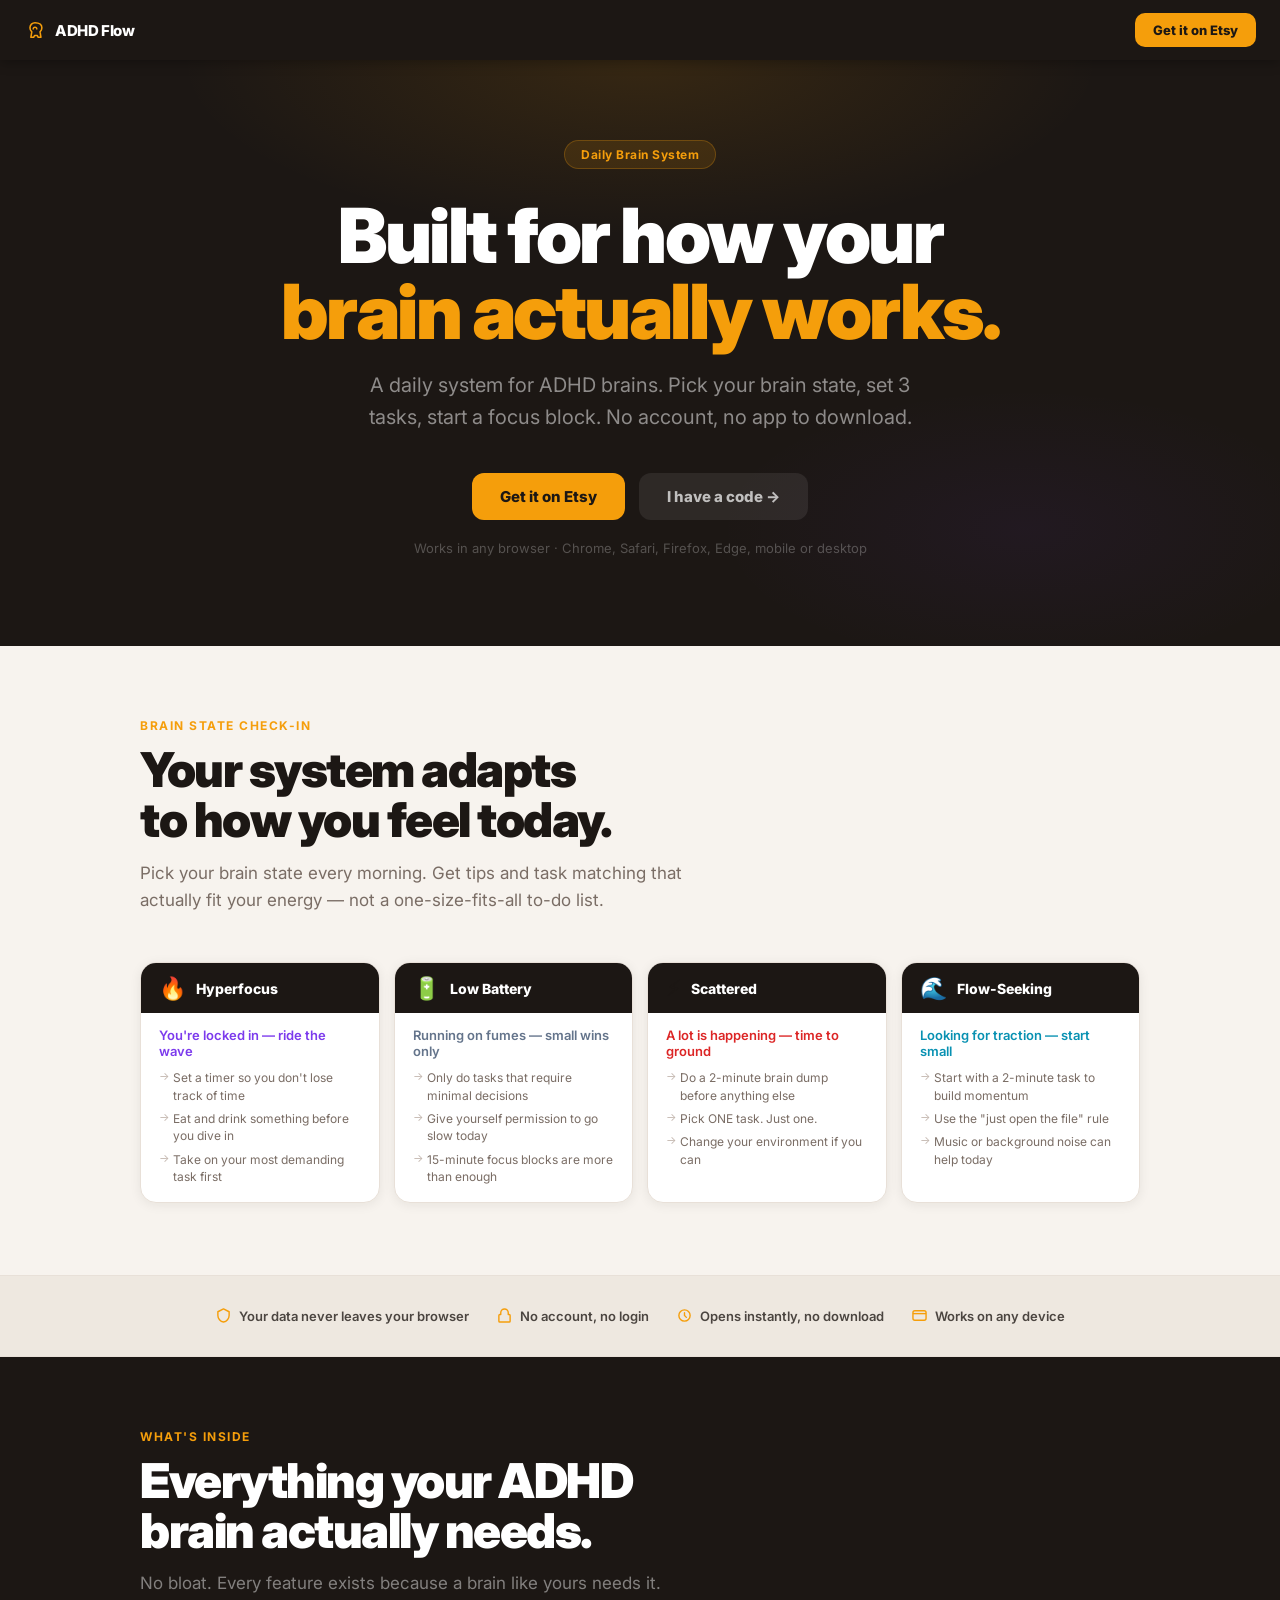
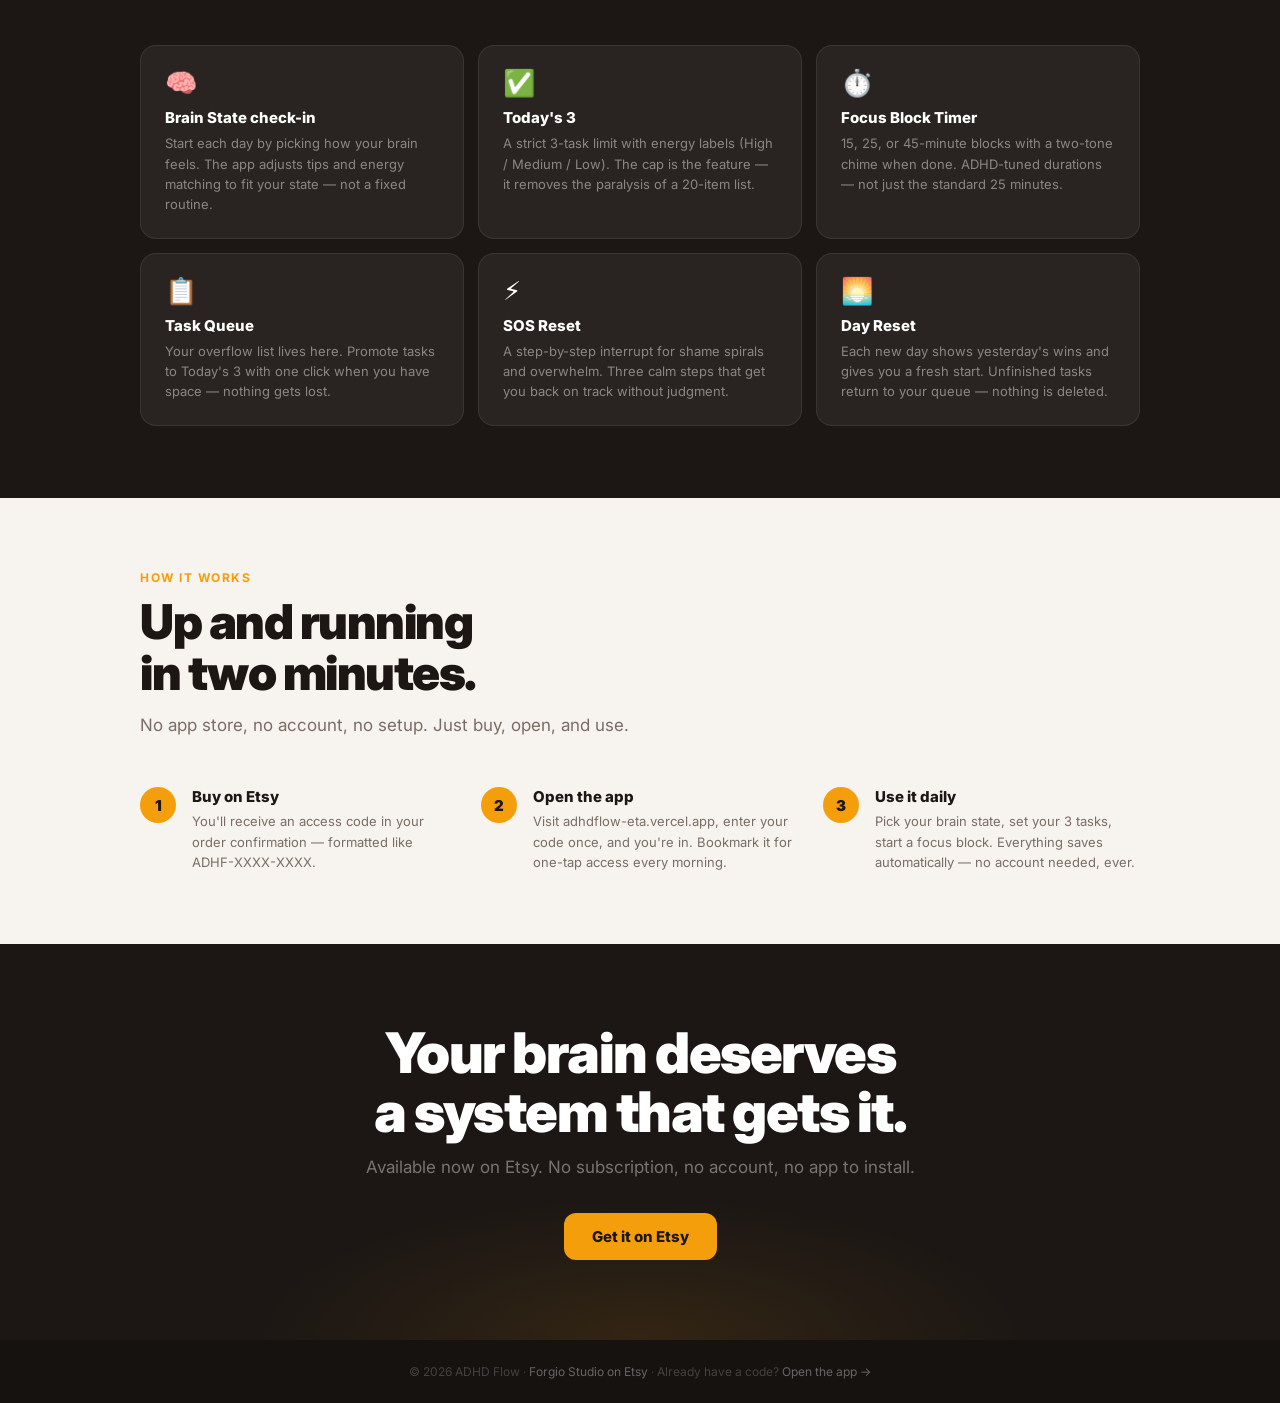
==== commit db84caef: "Add public landing page, move app to /app - New index.html: public landing page with features, brain" ====
--- a/index.html
+++ b/index.html
@@ -4,343 +4,699 @@
   <meta charset="UTF-8">
   <meta name="viewport" content="width=device-width, initial-scale=1.0">
   <title>ADHD Flow — Daily Brain System</title>
+
+  <!-- SEO -->
+  <meta name="description" content="A daily productivity system built for ADHD brains. Pick your brain state, set 3 tasks, start a focus block. No account, no server — works instantly in any browser.">
+  <meta name="keywords" content="ADHD planner, ADHD productivity, ADHD task manager, neurodivergent planner, focus timer ADHD, ADHD daily system, executive function tool, ADHD organization, pomodoro ADHD, ADHD brain system">
+  <meta name="author" content="ADHD Flow">
+  <link rel="canonical" href="https://adhdflow-eta.vercel.app/">
+
+  <!-- Open Graph -->
+  <meta property="og:type" content="website">
+  <meta property="og:url" content="https://adhdflow-eta.vercel.app/">
+  <meta property="og:title" content="ADHD Flow — Daily Brain System">
+  <meta property="og:description" content="Finally a productivity tool that works with your ADHD brain, not against it. Brain state check-in, 3-task limit, focus timer, and SOS Reset. No account needed.">
+  <meta property="og:image" content="https://adhdflow-eta.vercel.app/og-image.png">
+  <meta property="og:image:width" content="1200">
+  <meta property="og:image:height" content="630">
+  <meta property="og:site_name" content="ADHD Flow">
+
+  <!-- Twitter Card -->
+  <meta name="twitter:card" content="summary_large_image">
+  <meta name="twitter:title" content="ADHD Flow — Daily Brain System">
+  <meta name="twitter:description" content="Finally a productivity tool that works with your ADHD brain, not against it. Brain state check-in, 3-task limit, focus timer, and SOS Reset. No account needed.">
+  <meta name="twitter:image" content="https://adhdflow-eta.vercel.app/og-image.png">
+
+  <!-- Pinterest -->
+  <meta name="pinterest:description" content="ADHD Flow — A daily system built for how your brain actually works. Pick your brain state, limit to 3 tasks, start a focus block. No account needed.">
+
   <link rel="preconnect" href="https://fonts.googleapis.com">
   <link rel="preconnect" href="https://fonts.gstatic.com" crossorigin>
-  <link href="https://fonts.googleapis.com/css2?family=Inter:wght@400;500;600;700;800&display=swap" rel="stylesheet">
-  <link rel="stylesheet" href="style.css">
+  <link href="https://fonts.googleapis.com/css2?family=Inter:wght@400;500;600;700;800;900&display=swap" rel="stylesheet">
+
+  <style>
+    *, *::before, *::after { box-sizing: border-box; margin: 0; padding: 0; }
+
+    html { scroll-behavior: smooth; }
+
+    body {
+      font-family: 'Inter', system-ui, -apple-system, sans-serif;
+      background: #f7f3ee;
+      color: #1c1714;
+      -webkit-font-smoothing: antialiased;
+    }
+
+    a { text-decoration: none; }
+
+    /* ── NAV ── */
+    nav {
+      background: #1c1714;
+      padding: 0 24px;
+      height: 60px;
+      display: flex;
+      align-items: center;
+      justify-content: space-between;
+      position: sticky;
+      top: 0;
+      z-index: 100;
+      box-shadow: 0 2px 12px rgba(0,0,0,0.3);
+    }
+
+    .nav__brand {
+      display: flex;
+      align-items: center;
+      gap: 9px;
+    }
+
+    .nav__logo {
+      width: 22px;
+      height: 22px;
+      color: #f59e0b;
+    }
+
+    .nav__name {
+      font-size: 15px;
+      font-weight: 800;
+      color: #fff;
+      letter-spacing: -0.4px;
+    }
+
+    .btn-etsy {
+      display: inline-flex;
+      align-items: center;
+      gap: 7px;
+      background: #f59e0b;
+      color: #1c1714;
+      font-family: inherit;
+      font-size: 13px;
+      font-weight: 800;
+      padding: 9px 18px;
+      border-radius: 10px;
+      border: none;
+      cursor: pointer;
+      transition: background 0.15s, transform 0.1s;
+      white-space: nowrap;
+    }
+    .btn-etsy:hover  { background: #d97706; }
+    .btn-etsy:active { transform: scale(0.97); }
+
+    /* ── HERO ── */
+    .hero {
+      background: #1c1714;
+      padding: 80px 24px 90px;
+      text-align: center;
+      position: relative;
+      overflow: hidden;
+    }
+
+    .hero::before {
+      content: '';
+      position: absolute;
+      inset: 0;
+      background:
+        radial-gradient(ellipse 60% 50% at 50% 0%, rgba(245,158,11,0.12) 0%, transparent 60%),
+        radial-gradient(ellipse 40% 40% at 80% 80%, rgba(124,58,237,0.06) 0%, transparent 60%);
+      pointer-events: none;
+    }
+
+    .hero__badge {
+      display: inline-flex;
+      align-items: center;
+      gap: 6px;
+      background: rgba(245,158,11,0.12);
+      border: 1px solid rgba(245,158,11,0.25);
+      border-radius: 20px;
+      padding: 6px 16px;
+      font-size: 12px;
+      font-weight: 700;
+      color: #f59e0b;
+      letter-spacing: 0.5px;
+      margin-bottom: 28px;
+      position: relative;
+    }
+
+    .hero__title {
+      font-size: clamp(42px, 7vw, 76px);
+      font-weight: 900;
+      color: #fff;
+      line-height: 1.0;
+      letter-spacing: -2.5px;
+      margin-bottom: 20px;
+      position: relative;
+    }
+
+    .hero__title span { color: #f59e0b; }
+
+    .hero__sub {
+      font-size: clamp(16px, 2.5vw, 20px);
+      color: rgba(255,255,255,0.5);
+      max-width: 560px;
+      margin: 0 auto 40px;
+      line-height: 1.6;
+      position: relative;
+    }
+
+    .hero__actions {
+      display: flex;
+      align-items: center;
+      justify-content: center;
+      gap: 14px;
+      flex-wrap: wrap;
+      position: relative;
+    }
+
+    .btn-etsy--large {
+      font-size: 15px;
+      padding: 14px 28px;
+      border-radius: 12px;
+      gap: 8px;
+    }
+
+    .hero__note {
+      font-size: 13px;
+      color: rgba(255,255,255,0.25);
+      margin-top: 20px;
+      position: relative;
+    }
+
+    /* ── SECTION WRAPPER ── */
+    .section {
+      padding: 72px 24px;
+    }
+
+    .section--dark {
+      background: #1c1714;
+      color: #fff;
+    }
+
+    .section__inner {
+      max-width: 1000px;
+      margin: 0 auto;
+    }
+
+    .section__label {
+      font-size: 12px;
+      font-weight: 700;
+      letter-spacing: 1.5px;
+      text-transform: uppercase;
+      color: #f59e0b;
+      margin-bottom: 12px;
+    }
+
+    .section__title {
+      font-size: clamp(30px, 4vw, 48px);
+      font-weight: 900;
+      line-height: 1.05;
+      letter-spacing: -1.5px;
+      margin-bottom: 14px;
+    }
+
+    .section__sub {
+      font-size: 17px;
+      color: #7a6d65;
+      line-height: 1.6;
+      max-width: 600px;
+      margin-bottom: 48px;
+    }
+
+    .section--dark .section__sub { color: rgba(255,255,255,0.45); }
+    .section--dark .section__title { color: #fff; }
+
+    /* ── BRAIN STATES ── */
+    .states-grid {
+      display: grid;
+      grid-template-columns: repeat(auto-fit, minmax(210px, 1fr));
+      gap: 14px;
+    }
+
+    .state-card {
+      background: #fff;
+      border-radius: 16px;
+      border: 1px solid #e8e0d8;
+      overflow: hidden;
+      box-shadow: 0 2px 12px rgba(28,23,20,0.07);
+    }
+
+    .state-card__head {
+      background: #1c1714;
+      padding: 14px 18px;
+      display: flex;
+      align-items: center;
+      gap: 10px;
+    }
+
+    .state-card__emoji { font-size: 22px; line-height: 1; }
+
+    .state-card__name {
+      font-size: 14px;
+      font-weight: 800;
+      color: #fff;
+    }
+
+    .state-card__body {
+      padding: 14px 18px 16px;
+    }
+
+    .state-card__tagline {
+      font-size: 13px;
+      font-weight: 600;
+      margin-bottom: 10px;
+    }
+
+    .state-card__tips {
+      list-style: none;
+      display: flex;
+      flex-direction: column;
+      gap: 6px;
+    }
+
+    .state-card__tips li {
+      font-size: 12px;
+      color: #7a6d65;
+      padding-left: 14px;
+      position: relative;
+      line-height: 1.45;
+    }
+
+    .state-card__tips li::before {
+      content: '→';
+      position: absolute;
+      left: 0;
+      color: #c4b8b0;
+      font-size: 11px;
+    }
+
+    /* ── FEATURES GRID ── */
+    .features-grid {
+      display: grid;
+      grid-template-columns: repeat(auto-fit, minmax(280px, 1fr));
+      gap: 14px;
+    }
+
+    .feature-card {
+      background: rgba(255,255,255,0.06);
+      border: 1px solid rgba(255,255,255,0.08);
+      border-radius: 16px;
+      padding: 24px;
+    }
+
+    .feature-card__icon {
+      font-size: 26px;
+      margin-bottom: 12px;
+      line-height: 1;
+    }
+
+    .feature-card__title {
+      font-size: 15px;
+      font-weight: 800;
+      color: #fff;
+      margin-bottom: 6px;
+    }
+
+    .feature-card__desc {
+      font-size: 13px;
+      color: rgba(255,255,255,0.45);
+      line-height: 1.55;
+    }
+
+    /* ── HOW IT WORKS ── */
+    .steps {
+      display: grid;
+      grid-template-columns: repeat(auto-fit, minmax(240px, 1fr));
+      gap: 24px;
+      counter-reset: steps;
+    }
+
+    .step {
+      display: flex;
+      gap: 16px;
+      align-items: flex-start;
+    }
+
+    .step__num {
+      width: 36px;
+      height: 36px;
+      border-radius: 50%;
+      background: #f59e0b;
+      color: #1c1714;
+      font-size: 15px;
+      font-weight: 900;
+      display: flex;
+      align-items: center;
+      justify-content: center;
+      flex-shrink: 0;
+    }
+
+    .step__title {
+      font-size: 15px;
+      font-weight: 800;
+      color: #1c1714;
+      margin-bottom: 5px;
+    }
+
+    .step__desc {
+      font-size: 13px;
+      color: #7a6d65;
+      line-height: 1.55;
+    }
+
+    /* ── PRIVACY STRIP ── */
+    .privacy-strip {
+      display: flex;
+      flex-wrap: wrap;
+      justify-content: center;
+      gap: 28px;
+      padding: 32px 24px;
+      background: #eee8e0;
+      border-top: 1px solid #e8e0d8;
+      border-bottom: 1px solid #e8e0d8;
+    }
+
+    .privacy-item {
+      display: flex;
+      align-items: center;
+      gap: 8px;
+      font-size: 13px;
+      font-weight: 600;
+      color: #4b4540;
+    }
+
+    .privacy-item svg { color: #f59e0b; flex-shrink: 0; }
+
+    /* ── FINAL CTA ── */
+    .cta {
+      background: #1c1714;
+      padding: 80px 24px;
+      text-align: center;
+      position: relative;
+      overflow: hidden;
+    }
+
+    .cta::before {
+      content: '';
+      position: absolute;
+      inset: 0;
+      background: radial-gradient(ellipse 50% 60% at 50% 100%, rgba(245,158,11,0.1) 0%, transparent 60%);
+      pointer-events: none;
+    }
+
+    .cta__title {
+      font-size: clamp(32px, 5vw, 56px);
+      font-weight: 900;
+      color: #fff;
+      letter-spacing: -1.5px;
+      line-height: 1.05;
+      margin-bottom: 16px;
+      position: relative;
+    }
+
+    .cta__sub {
+      font-size: 17px;
+      color: rgba(255,255,255,0.4);
+      margin-bottom: 36px;
+      position: relative;
+    }
+
+    .cta__actions { position: relative; }
+
+    /* ── FOOTER ── */
+    footer {
+      background: #161210;
+      padding: 24px;
+      text-align: center;
+      font-size: 12px;
+      color: rgba(255,255,255,0.2);
+    }
+
+    footer a { color: rgba(255,255,255,0.35); }
+    footer a:hover { color: #f59e0b; }
+
+    /* ── RESPONSIVE ── */
+    @media (max-width: 600px) {
+      .hero { padding: 60px 20px 70px; }
+      .section { padding: 52px 20px; }
+      .hero__title { letter-spacing: -1.5px; }
+    }
+  </style>
 </head>
 <body>
 
-<!-- ═══════════════════════════════════════
-     GATE
-═══════════════════════════════════════ -->
-<div id="gate" class="gate">
-  <div class="gate__card">
-
-    <div class="gate__icon">
-      <svg viewBox="0 0 56 56" fill="none" xmlns="http://www.w3.org/2000/svg">
-        <path d="M28 10C20.3 10 14 16.3 14 24c0 4.2 1.8 7.9 4.7 10.5L17 46h5l2-4h8l2 4h5l-1.7-11.5C40.2 31.9 42 28.2 42 24c0-7.7-6.3-14-14-14z" stroke="currentColor" stroke-width="2.2" stroke-linejoin="round"/>
-        <path d="M22 26c0-3.3 2.7-6 6-6s6 2.7 6 6" stroke="currentColor" stroke-width="1.8" stroke-linecap="round"/>
-        <path d="M24 34h8M25.5 39h5" stroke="currentColor" stroke-width="1.8" stroke-linecap="round"/>
-        <circle cx="28" cy="7" r="2" fill="currentColor" opacity="0.5"/>
-        <circle cx="10" cy="20" r="1.5" fill="currentColor" opacity="0.3"/>
-        <circle cx="46" cy="20" r="1.5" fill="currentColor" opacity="0.3"/>
-      </svg>
+<!-- ── NAV ── -->
+<nav>
+  <div class="nav__brand">
+    <svg class="nav__logo" viewBox="0 0 24 24" fill="none">
+      <path d="M12 4C9 4 6.5 6.5 6.5 9.5c0 1.8.8 3.4 2 4.5L7.5 20h3l1-2h3l1 2h3l-1-6c1.2-1.1 2-2.7 2-4.5C19.5 6.5 17 4 12 4z" stroke="currentColor" stroke-width="1.7" stroke-linejoin="round"/>
+      <path d="M10 11c0-1.1.9-2 2-2s2 .9 2 2" stroke="currentColor" stroke-width="1.5" stroke-linecap="round"/>
+    </svg>
+    <span class="nav__name">ADHD Flow</span>
+  </div>
+  <a href="https://www.etsy.com/listing/4479735974/adhs-tagesplaner-tool-fokus-timer" target="_blank" rel="noopener" class="btn-etsy">
+    Get it on Etsy
+  </a>
+</nav>
+
+
+<!-- ── HERO ── -->
+<section class="hero">
+  <div class="hero__badge">Daily Brain System</div>
+  <h1 class="hero__title">
+    Built for how your<br><span>brain actually works.</span>
+  </h1>
+  <p class="hero__sub">
+    A daily system for ADHD brains. Pick your brain state, set 3 tasks, start a focus block. No account, no app to download.
+  </p>
+  <div class="hero__actions">
+    <a href="https://www.etsy.com/listing/4479735974/adhs-tagesplaner-tool-fokus-timer" target="_blank" rel="noopener" class="btn-etsy btn-etsy--large">
+      Get it on Etsy
+    </a>
+    <a href="/app" class="btn-etsy btn-etsy--large" style="background:rgba(255,255,255,0.08);color:rgba(255,255,255,0.7);">
+      I have a code →
+    </a>
+  </div>
+  <p class="hero__note">Works in any browser · Chrome, Safari, Firefox, Edge, mobile or desktop</p>
+</section>
+
+
+<!-- ── BRAIN STATES ── -->
+<section class="section">
+  <div class="section__inner">
+    <div class="section__label">Brain State check-in</div>
+    <h2 class="section__title">Your system adapts<br>to how you feel today.</h2>
+    <p class="section__sub">Pick your brain state every morning. Get tips and task matching that actually fit your energy — not a one-size-fits-all to-do list.</p>
+
+    <div class="states-grid">
+
+      <div class="state-card">
+        <div class="state-card__head">
+          <span class="state-card__emoji">🔥</span>
+          <span class="state-card__name">Hyperfocus</span>
+        </div>
+        <div class="state-card__body">
+          <div class="state-card__tagline" style="color:#7c3aed;">You're locked in — ride the wave</div>
+          <ul class="state-card__tips">
+            <li>Set a timer so you don't lose track of time</li>
+            <li>Eat and drink something before you dive in</li>
+            <li>Take on your most demanding task first</li>
+          </ul>
+        </div>
+      </div>
+
+      <div class="state-card">
+        <div class="state-card__head">
+          <span class="state-card__emoji">🔋</span>
+          <span class="state-card__name">Low Battery</span>
+        </div>
+        <div class="state-card__body">
+          <div class="state-card__tagline" style="color:#64748b;">Running on fumes — small wins only</div>
+          <ul class="state-card__tips">
+            <li>Only do tasks that require minimal decisions</li>
+            <li>Give yourself permission to go slow today</li>
+            <li>15-minute focus blocks are more than enough</li>
+          </ul>
+        </div>
+      </div>
+
+      <div class="state-card">
+        <div class="state-card__head">
+          <span class="state-card__emoji">⚡</span>
+          <span class="state-card__name">Scattered</span>
+        </div>
+        <div class="state-card__body">
+          <div class="state-card__tagline" style="color:#dc2626;">A lot is happening — time to ground</div>
+          <ul class="state-card__tips">
+            <li>Do a 2-minute brain dump before anything else</li>
+            <li>Pick ONE task. Just one.</li>
+            <li>Change your environment if you can</li>
+          </ul>
+        </div>
+      </div>
+
+      <div class="state-card">
+        <div class="state-card__head">
+          <span class="state-card__emoji">🌊</span>
+          <span class="state-card__name">Flow-Seeking</span>
+        </div>
+        <div class="state-card__body">
+          <div class="state-card__tagline" style="color:#0891b2;">Looking for traction — start small</div>
+          <ul class="state-card__tips">
+            <li>Start with a 2-minute task to build momentum</li>
+            <li>Use the "just open the file" rule</li>
+            <li>Music or background noise can help today</li>
+          </ul>
+        </div>
+      </div>
+
     </div>
-
-    <h1 class="gate__title">ADHD Flow</h1>
-    <p class="gate__subtitle">A daily system built for how<br>your brain actually works.</p>
-
-    <div class="gate__form">
-      <input id="code-input" class="gate__input" type="text" placeholder="ADHF-XXXX-XXXX" maxlength="14" autocomplete="off" spellcheck="false">
-      <button id="unlock-btn" class="gate__btn">Unlock</button>
+  </div>
+</section>
+
+
+<!-- ── PRIVACY STRIP ── -->
+<div class="privacy-strip">
+  <div class="privacy-item">
+    <svg width="15" height="15" viewBox="0 0 16 16" fill="none"><path d="M8 1L2 4v4c0 3.3 2.6 6.4 6 7 3.4-.6 6-3.7 6-7V4L8 1z" stroke="currentColor" stroke-width="1.5" stroke-linejoin="round"/></svg>
+    Your data never leaves your browser
+  </div>
+  <div class="privacy-item">
+    <svg width="15" height="15" viewBox="0 0 16 16" fill="none"><path d="M8 1a4 4 0 0 0-4 4v2H3a1 1 0 0 0-1 1v6a1 1 0 0 0 1 1h10a1 1 0 0 0 1-1V8a1 1 0 0 0-1-1h-1V5a4 4 0 0 0-4-4z" stroke="currentColor" stroke-width="1.5" stroke-linejoin="round"/></svg>
+    No account, no login
+  </div>
+  <div class="privacy-item">
+    <svg width="15" height="15" viewBox="0 0 16 16" fill="none"><path d="M2 8a6 6 0 1 0 12 0A6 6 0 0 0 2 8z" stroke="currentColor" stroke-width="1.5"/><path d="M8 5v3l2 2" stroke="currentColor" stroke-width="1.5" stroke-linecap="round"/></svg>
+    Opens instantly, no download
+  </div>
+  <div class="privacy-item">
+    <svg width="15" height="15" viewBox="0 0 16 16" fill="none"><rect x="1" y="3" width="14" height="10" rx="2" stroke="currentColor" stroke-width="1.5"/><path d="M1 6h14" stroke="currentColor" stroke-width="1.5"/></svg>
+    Works on any device
+  </div>
+</div>
+
+
+<!-- ── FEATURES ── -->
+<section class="section section--dark">
+  <div class="section__inner">
+    <div class="section__label">What's inside</div>
+    <h2 class="section__title">Everything your ADHD<br>brain actually needs.</h2>
+    <p class="section__sub">No bloat. Every feature exists because a brain like yours needs it.</p>
+
+    <div class="features-grid">
+
+      <div class="feature-card">
+        <div class="feature-card__icon">🧠</div>
+        <div class="feature-card__title">Brain State check-in</div>
+        <div class="feature-card__desc">Start each day by picking how your brain feels. The app adjusts tips and energy matching to fit your state — not a fixed routine.</div>
+      </div>
+
+      <div class="feature-card">
+        <div class="feature-card__icon">✅</div>
+        <div class="feature-card__title">Today's 3</div>
+        <div class="feature-card__desc">A strict 3-task limit with energy labels (High / Medium / Low). The cap is the feature — it removes the paralysis of a 20-item list.</div>
+      </div>
+
+      <div class="feature-card">
+        <div class="feature-card__icon">⏱️</div>
+        <div class="feature-card__title">Focus Block Timer</div>
+        <div class="feature-card__desc">15, 25, or 45-minute blocks with a two-tone chime when done. ADHD-tuned durations — not just the standard 25 minutes.</div>
+      </div>
+
+      <div class="feature-card">
+        <div class="feature-card__icon">📋</div>
+        <div class="feature-card__title">Task Queue</div>
+        <div class="feature-card__desc">Your overflow list lives here. Promote tasks to Today's 3 with one click when you have space — nothing gets lost.</div>
+      </div>
+
+      <div class="feature-card">
+        <div class="feature-card__icon">⚡</div>
+        <div class="feature-card__title">SOS Reset</div>
+        <div class="feature-card__desc">A step-by-step interrupt for shame spirals and overwhelm. Three calm steps that get you back on track without judgment.</div>
+      </div>
+
+      <div class="feature-card">
+        <div class="feature-card__icon">🌅</div>
+        <div class="feature-card__title">Day Reset</div>
+        <div class="feature-card__desc">Each new day shows yesterday's wins and gives you a fresh start. Unfinished tasks return to your queue — nothing is deleted.</div>
+      </div>
+
     </div>
-    <p id="gate-error" class="gate__error"></p>
-
-    <p class="gate__note">No account. No login. Works in any browser.</p>
-
-    <div class="gate__dots">
-      <svg viewBox="0 0 20 20" fill="currentColor"><path d="M10 2l2.4 5h5.3l-4.3 3.1 1.7 5.1L10 12.3l-5.1 2.9 1.7-5.1L2.3 7h5.3z"/></svg>
-      <svg viewBox="0 0 20 20" fill="currentColor"><path d="M10 2l2.4 5h5.3l-4.3 3.1 1.7 5.1L10 12.3l-5.1 2.9 1.7-5.1L2.3 7h5.3z"/></svg>
-      <svg viewBox="0 0 20 20" fill="currentColor"><path d="M10 2l2.4 5h5.3l-4.3 3.1 1.7 5.1L10 12.3l-5.1 2.9 1.7-5.1L2.3 7h5.3z"/></svg>
+  </div>
+</section>
+
+
+<!-- ── HOW IT WORKS ── -->
+<section class="section">
+  <div class="section__inner">
+    <div class="section__label">How it works</div>
+    <h2 class="section__title">Up and running<br>in two minutes.</h2>
+    <p class="section__sub">No app store, no account, no setup. Just buy, open, and use.</p>
+
+    <div class="steps">
+      <div class="step">
+        <div class="step__num">1</div>
+        <div>
+          <div class="step__title">Buy on Etsy</div>
+          <div class="step__desc">You'll receive an access code in your order confirmation — formatted like ADHF-XXXX-XXXX.</div>
+        </div>
+      </div>
+      <div class="step">
+        <div class="step__num">2</div>
+        <div>
+          <div class="step__title">Open the app</div>
+          <div class="step__desc">Visit adhdflow-eta.vercel.app, enter your code once, and you're in. Bookmark it for one-tap access every morning.</div>
+        </div>
+      </div>
+      <div class="step">
+        <div class="step__num">3</div>
+        <div>
+          <div class="step__title">Use it daily</div>
+          <div class="step__desc">Pick your brain state, set your 3 tasks, start a focus block. Everything saves automatically — no account needed, ever.</div>
+        </div>
+      </div>
     </div>
-
-  </div>
-</div>
-
-<!-- ═══════════════════════════════════════
-     APP
-═══════════════════════════════════════ -->
-<div id="app" class="app hidden">
-
-  <!-- ── TOPBAR ── -->
-  <header class="topbar">
-    <div class="topbar__left">
-      <svg class="topbar__logo" viewBox="0 0 24 24" fill="none">
-        <path d="M12 4C9 4 6.5 6.5 6.5 9.5c0 1.8.8 3.4 2 4.5L7.5 20h3l1-2h3l1 2h3l-1-6c1.2-1.1 2-2.7 2-4.5C19.5 6.5 17 4 12 4z" stroke="currentColor" stroke-width="1.6" stroke-linejoin="round"/>
-        <path d="M10 11c0-1.1.9-2 2-2s2 .9 2 2" stroke="currentColor" stroke-width="1.4" stroke-linecap="round"/>
-      </svg>
-      <span class="topbar__brand">ADHD Flow</span>
-      <span class="topbar__date" id="topbar-date"></span>
-    </div>
-
-    <div class="topbar__center">
-      <button id="state-pill" class="state-pill">
-        <span id="state-pill-emoji" class="state-pill__emoji"></span>
-        <span id="state-pill-name" class="state-pill__name">Set brain state</span>
-        <svg class="state-pill__chevron" viewBox="0 0 16 16" fill="none">
-          <path d="M4 6l4 4 4-4" stroke="currentColor" stroke-width="1.5" stroke-linecap="round" stroke-linejoin="round"/>
-        </svg>
-      </button>
-    </div>
-
-    <div class="topbar__right">
-      <span class="topbar__wins" id="topbar-wins"></span>
-      <button id="newday-btn" class="btn-newday" title="Start a new day">
-        <svg width="13" height="13" viewBox="0 0 16 16" fill="none">
-          <path d="M8 2v2M8 12v2M2 8h2M12 8h2M4.1 4.1l1.4 1.4M10.5 10.5l1.4 1.4M4.1 11.9l1.4-1.4M10.5 5.5l1.4-1.4" stroke="currentColor" stroke-width="1.5" stroke-linecap="round"/>
-        </svg>
-        New Day
-      </button>
-    </div>
-  </header>
-
-  <!-- ── MAIN ── -->
-  <main class="main-layout">
-
-    <!-- Left: Today -->
-    <div class="col-today">
-
-      <!-- Brain State Card -->
-      <div class="state-card" id="state-card">
-        <div class="state-card__empty" id="state-card-empty">
-          <p>How's your brain today?</p>
-          <button id="set-state-btn" class="btn-set-state">Set Brain State</button>
-        </div>
-        <div class="state-card__content hidden" id="state-card-content">
-          <div class="state-card__top">
-            <span class="state-card__emoji" id="sc-emoji"></span>
-            <div class="state-card__info">
-              <div class="state-card__name" id="sc-name"></div>
-              <div class="state-card__tagline" id="sc-tagline"></div>
-            </div>
-            <button class="state-card__change" id="sc-change-btn" title="Change brain state">
-              <svg width="14" height="14" viewBox="0 0 16 16" fill="none">
-                <path d="M2 8a6 6 0 1 0 6-6" stroke="currentColor" stroke-width="1.5" stroke-linecap="round"/>
-                <path d="M2 4v4h4" stroke="currentColor" stroke-width="1.5" stroke-linecap="round" stroke-linejoin="round"/>
-              </svg>
-            </button>
-          </div>
-          <ul class="state-card__tips" id="sc-tips"></ul>
-          <p class="state-card__hint" id="sc-hint"></p>
-        </div>
-      </div>
-
-      <!-- Today's 3 -->
-      <div class="today-panel">
-        <div class="today-panel__header">
-          <div class="today-panel__title-row">
-            <h2 class="today-panel__title">Today's 3</h2>
-            <span class="today-panel__sub">Max 3 tasks — the rule is the feature</span>
-          </div>
-          <span class="today-count" id="today-count">0 / 3</span>
-        </div>
-        <div class="today-slots" id="today-slots">
-          <!-- rendered by JS -->
-        </div>
-      </div>
-
-      <!-- Focus Timer -->
-      <div class="timer-panel">
-        <div class="timer-panel__header">
-          <h2 class="timer-panel__title">Focus Block</h2>
-          <div class="timer-durations" id="timer-durations">
-            <button class="dur-btn active" data-min="15">15 min</button>
-            <button class="dur-btn" data-min="25">25 min</button>
-            <button class="dur-btn" data-min="45">45 min</button>
-          </div>
-        </div>
-        <div class="timer-display">
-          <svg class="timer-ring" viewBox="0 0 120 120">
-            <circle class="timer-ring__bg" cx="60" cy="60" r="52"/>
-            <circle class="timer-ring__progress" id="timer-progress" cx="60" cy="60" r="52"/>
-          </svg>
-          <div class="timer-inner">
-            <div class="timer-time" id="timer-time">15:00</div>
-            <div class="timer-label" id="timer-label">ready</div>
-          </div>
-        </div>
-        <div class="timer-controls">
-          <button id="timer-start" class="timer-btn timer-btn--start">
-            <svg width="14" height="14" viewBox="0 0 16 16" fill="none" id="timer-start-icon">
-              <path d="M5 3l8 5-8 5V3z" fill="currentColor"/>
-            </svg>
-            <span id="timer-start-text">Start</span>
-          </button>
-          <button id="timer-reset" class="timer-btn timer-btn--reset">
-            <svg width="14" height="14" viewBox="0 0 16 16" fill="none">
-              <path d="M2 8a6 6 0 1 0 6-6" stroke="currentColor" stroke-width="1.6" stroke-linecap="round"/>
-              <path d="M2 4v4h4" stroke="currentColor" stroke-width="1.6" stroke-linecap="round" stroke-linejoin="round"/>
-            </svg>
-            Reset
-          </button>
-        </div>
-        <p class="timer-status" id="timer-status">Pick a duration and start your focus block.</p>
-      </div>
-
-    </div>
-
-    <!-- Right: Queue -->
-    <div class="col-queue">
-      <div class="queue-panel">
-        <div class="queue-panel__header">
-          <h2 class="queue-panel__title">Task Queue</h2>
-          <button id="add-task-btn" class="btn-add-task">
-            <svg width="12" height="12" viewBox="0 0 14 14" fill="none">
-              <path d="M7 1v12M1 7h12" stroke="currentColor" stroke-width="2" stroke-linecap="round"/>
-            </svg>
-            Add Task
-          </button>
-        </div>
-        <div class="queue-list" id="queue-list">
-          <!-- rendered by JS -->
-        </div>
-        <div class="queue-empty" id="queue-empty" style="display:none">
-          <div class="queue-empty__icon">
-            <svg width="32" height="32" viewBox="0 0 32 32" fill="none">
-              <circle cx="16" cy="16" r="12" stroke="currentColor" stroke-width="1.5" opacity="0.3"/>
-              <path d="M11 16l3.5 3.5 6.5-7" stroke="currentColor" stroke-width="2" stroke-linecap="round" stroke-linejoin="round"/>
-            </svg>
-          </div>
-          <p>Queue is clear!</p>
-          <button class="btn-add-inline" id="add-task-inline">+ Add a task</button>
-        </div>
-      </div>
-
-      <!-- Energy Guide -->
-      <div class="energy-guide">
-        <div class="energy-guide__title">Energy Guide</div>
-        <div class="energy-guide__row">
-          <span class="edot edot--high"></span>
-          <span class="energy-guide__label">High — Needs real focus</span>
-        </div>
-        <div class="energy-guide__row">
-          <span class="edot edot--medium"></span>
-          <span class="energy-guide__label">Medium — Moderate effort</span>
-        </div>
-        <div class="energy-guide__row">
-          <span class="edot edot--low"></span>
-          <span class="energy-guide__label">Low — Can do half-awake</span>
-        </div>
-      </div>
-    </div>
-
-  </main>
-</div>
-
-<!-- SOS Button -->
-<button id="sos-btn" class="sos-btn" title="Overwhelmed? Click here.">
-  <svg width="16" height="16" viewBox="0 0 20 20" fill="none">
-    <path d="M10 2l2 5h5l-4 3 1.5 5L10 12l-4.5 3 1.5-5-4-3h5z" stroke="currentColor" stroke-width="1.5" stroke-linejoin="round"/>
-  </svg>
-  <span>SOS</span>
-</button>
-
-<!-- ═══════════════════════════════════════
-     MODALS
-═══════════════════════════════════════ -->
-
-<!-- Brain State Selector -->
-<div id="modal-brainstate" class="modal-overlay hidden">
-  <div class="modal-box modal-brainstate">
-    <div class="modal-title-wrap">
-      <h2 class="modal-title">How's your brain right now?</h2>
-      <p class="modal-sub">Pick the state that feels most true. No wrong answer — you can change it anytime.</p>
-    </div>
-    <div class="modal-body">
-      <div class="state-grid" id="state-grid">
-        <!-- rendered by JS -->
-      </div>
-      <button id="modal-state-skip" class="btn-skip">Skip for now</button>
-    </div>
-  </div>
-</div>
-
-<!-- SOS Modal -->
-<div id="modal-sos" class="modal-overlay hidden">
-  <div class="modal-box modal-sos">
-    <div class="sos-top">
-      <div class="sos-icon-wrap">⚡</div>
-      <h2>Hey. Stop for a second.</h2>
-    </div>
-    <p class="sos-message">What you're feeling right now is <strong>not failure</strong>.<br>Your brain got overwhelmed. That's expected and normal.</p>
-    <div class="sos-steps">
-      <div class="sos-step">
-        <span class="sos-step__num">1</span>
-        <div>
-          <strong>Breathe</strong>
-          <p>Take 3 slow breaths. In for 4, out for 6.</p>
-        </div>
-      </div>
-      <div class="sos-step">
-        <span class="sos-step__num">2</span>
-        <div>
-          <strong>Find the smallest thing</strong>
-          <p>Look at your tasks. What's the tiniest one? That's your next step.</p>
-        </div>
-      </div>
-      <div class="sos-step">
-        <span class="sos-step__num">3</span>
-        <div>
-          <strong>Set 15 minutes</strong>
-          <p>Start the Focus Block timer. Just 15 minutes. You only need to start.</p>
-        </div>
-      </div>
-    </div>
-    <div class="sos-wins" id="sos-wins"></div>
-    <div class="sos-actions">
-      <button id="sos-ready" class="btn-primary">I'm ready to try</button>
-      <button id="sos-close" class="btn-ghost">Close</button>
-    </div>
-  </div>
-</div>
-
-<!-- Add Task Modal -->
-<div id="modal-addtask" class="modal-overlay hidden">
-  <div class="modal-box modal-addtask">
-    <div class="modal-title-wrap">
-      <h2 class="modal-title">Add a task</h2>
-    </div>
-    <div class="modal-body">
-      <div class="addtask-form">
-        <input id="task-input" class="task-input" type="text" placeholder="What needs to get done?" maxlength="80" autocomplete="off">
-        <div class="form-row">
-          <label class="form-label">Energy needed</label>
-          <div class="energy-opts" id="energy-opts">
-            <button class="eopt" data-energy="low">
-              <span class="edot edot--low"></span> Low
-            </button>
-            <button class="eopt active" data-energy="medium">
-              <span class="edot edot--medium"></span> Medium
-            </button>
-            <button class="eopt" data-energy="high">
-              <span class="edot edot--high"></span> High
-            </button>
-          </div>
-        </div>
-        <div class="form-row">
-          <label class="form-label">Add to</label>
-          <div class="where-opts" id="where-opts">
-            <button class="wopt active" data-where="queue">Queue</button>
-            <button class="wopt" data-where="today" id="where-today-btn">Today's 3</button>
-          </div>
-        </div>
-      </div>
-      <div class="modal-actions">
-        <button id="task-confirm" class="btn-primary">Add Task</button>
-        <button id="task-cancel" class="btn-ghost">Cancel</button>
-      </div>
-    </div>
-  </div>
-</div>
-
-<!-- Day Summary Modal -->
-<div id="modal-daysummary" class="modal-overlay hidden">
-  <div class="modal-box modal-summary">
-    <div class="modal-title-wrap">
-      <h2 class="modal-title" id="summary-title">New day, fresh start.</h2>
-    </div>
-    <div class="summary-sun">🌅</div>
-    <p class="summary-message" id="summary-message"></p>
-    <div class="summary-stats" id="summary-stats"></div>
-    <p class="summary-note">Unfinished tasks have been moved back to your queue — nothing was deleted.</p>
-    <div class="summary-action">
-      <button id="summary-go" class="btn-primary">Let's go</button>
-    </div>
-  </div>
-</div>
-
-<script src="codes.js"></script>
-<script src="app.js"></script>
+  </div>
+</section>
+
+
+<!-- ── FINAL CTA ── -->
+<section class="cta">
+  <h2 class="cta__title">Your brain deserves<br>a system that gets it.</h2>
+  <p class="cta__sub">Available now on Etsy. No subscription, no account, no app to install.</p>
+  <div class="cta__actions">
+    <a href="https://www.etsy.com/listing/4479735974/adhs-tagesplaner-tool-fokus-timer" target="_blank" rel="noopener" class="btn-etsy btn-etsy--large">
+      Get it on Etsy
+    </a>
+  </div>
+</section>
+
+
+<!-- ── FOOTER ── -->
+<footer>
+  <p>© 2026 ADHD Flow · <a href="https://www.etsy.com/listing/4479735974/adhs-tagesplaner-tool-fokus-timer" target="_blank" rel="noopener">Forgio Studio on Etsy</a> · Already have a code? <a href="/app">Open the app →</a></p>
+</footer>
+
+<script type="application/ld+json">
+{
+  "@context": "https://schema.org",
+  "@type": "SoftwareApplication",
+  "name": "ADHD Flow",
+  "description": "A daily productivity system built for ADHD brains. Pick your brain state, set 3 tasks, start a focus block. No account, no server — works instantly in any browser.",
+  "url": "https://adhdflow-eta.vercel.app/",
+  "applicationCategory": "ProductivityApplication",
+  "operatingSystem": "Any",
+  "offers": {
+    "@type": "Offer",
+    "availability": "https://schema.org/InStock"
+  },
+  "featureList": [
+    "Brain State check-in",
+    "3-task daily limit",
+    "Focus Block timer",
+    "Task Queue",
+    "SOS Reset",
+    "Day Reset with win summary",
+    "Local-only privacy — no server, no account"
+  ]
+}
+</script>
+
 </body>
 </html>
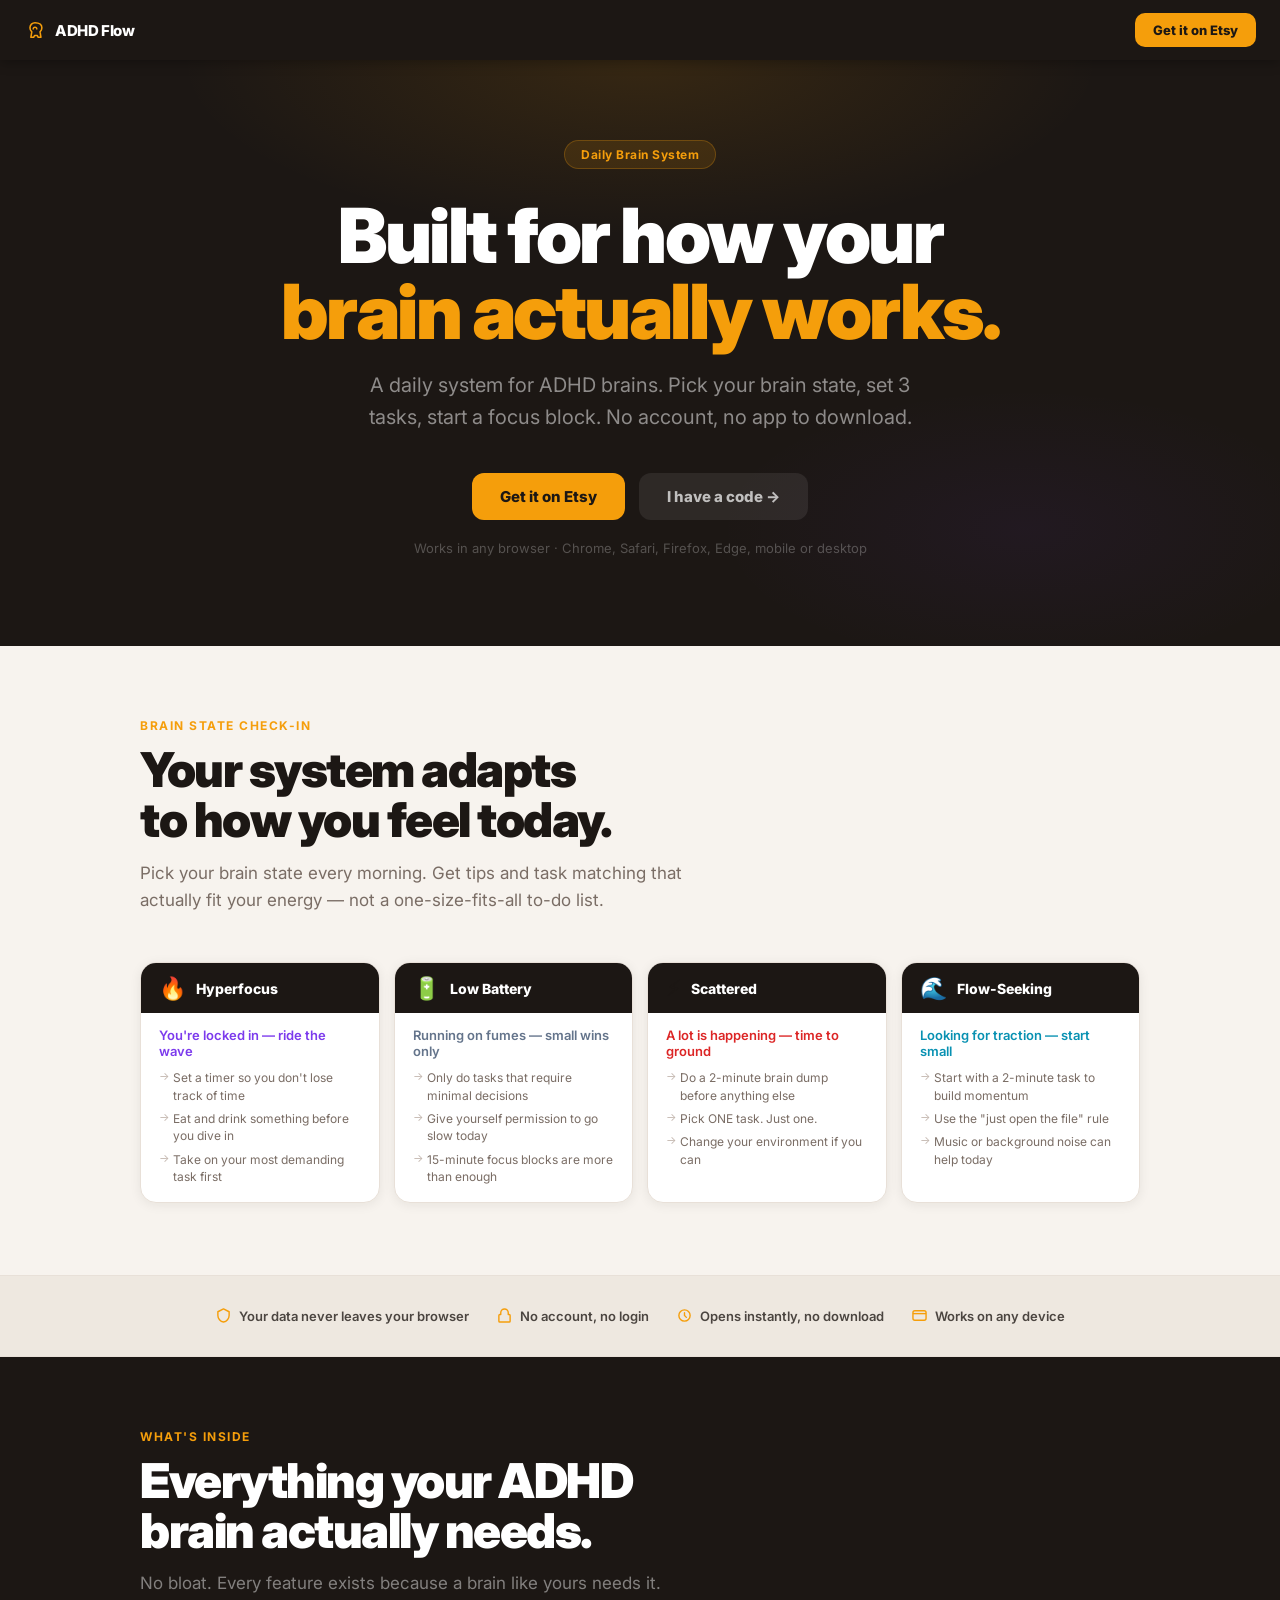
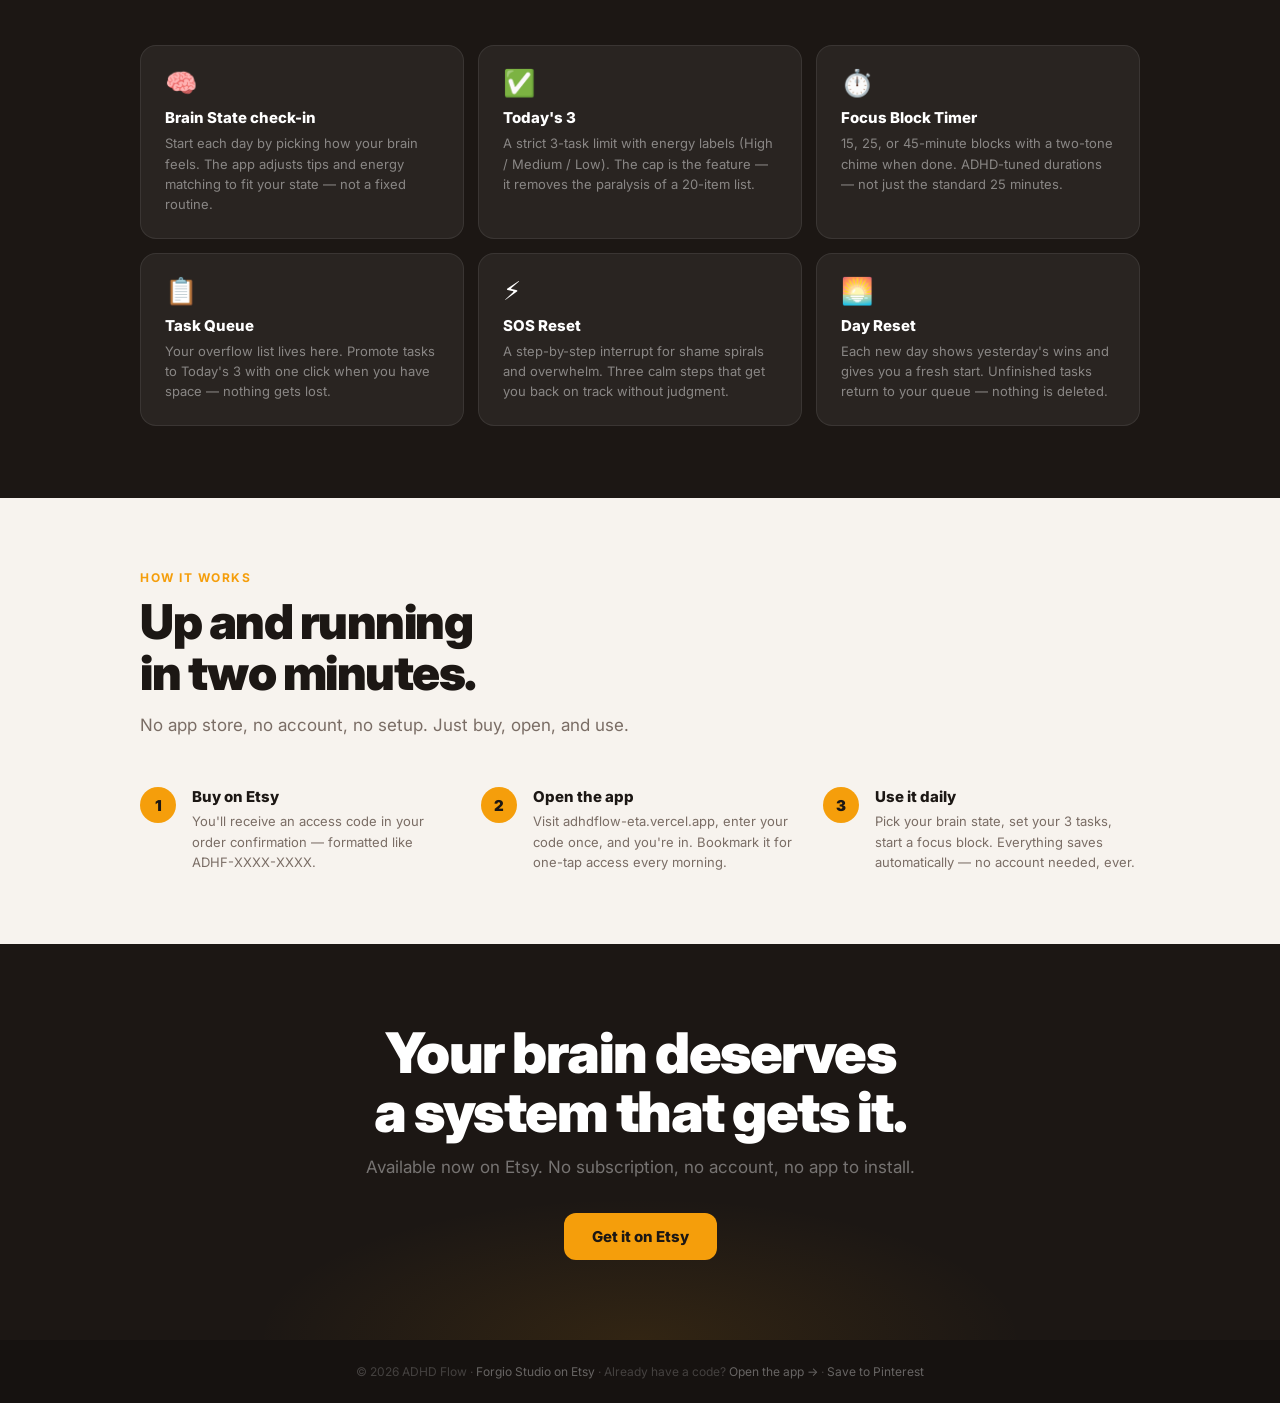
==== commit 95ffb5cd: "Add Pinterest Save button and widget script to landing page" ====
--- a/index.html
+++ b/index.html
@@ -670,8 +670,11 @@
 
 <!-- ── FOOTER ── -->
 <footer>
-  <p>© 2026 ADHD Flow · <a href="https://www.etsy.com/listing/4479735974/adhs-tagesplaner-tool-fokus-timer" target="_blank" rel="noopener">Forgio Studio on Etsy</a> · Already have a code? <a href="/app">Open the app →</a></p>
+  <p>© 2026 ADHD Flow · <a href="https://www.etsy.com/listing/4479735974/adhs-tagesplaner-tool-fokus-timer" target="_blank" rel="noopener">Forgio Studio on Etsy</a> · Already have a code? <a href="/app">Open the app →</a> · <a href="https://www.pinterest.com/pin/create/button/?url=https%3A%2F%2Fadhdflow-eta.vercel.app%2F&media=https%3A%2F%2Fadhdflow-eta.vercel.app%2Fog-image.png&description=ADHD+Flow+%E2%80%94+A+daily+system+built+for+how+your+brain+actually+works.+Pick+your+brain+state%2C+set+3+tasks%2C+start+a+focus+block.+No+account+needed." target="_blank" rel="noopener">Save to Pinterest</a></p>
 </footer>
+
+<!-- Pinterest Save button widget -->
+<script async defer src="//assets.pinterest.com/js/pinit.js" data-pin-hover="true"></script>
 
 <script type="application/ld+json">
 {
